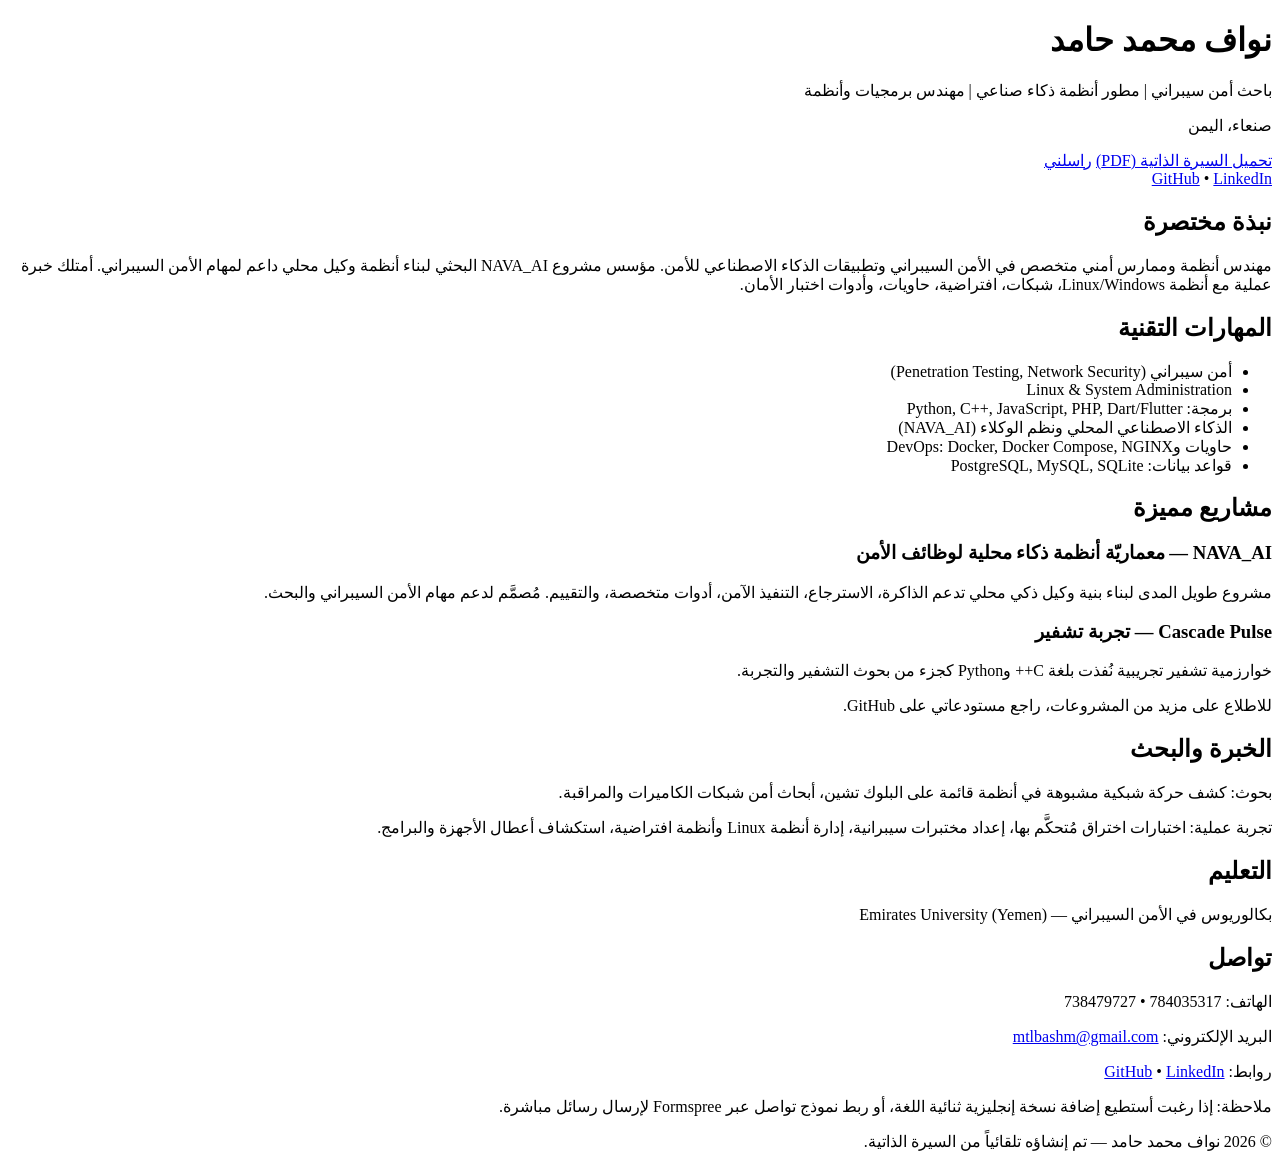
==== index.html @ 484c7507 "Add portfolio index.html (Arabic RTL portfolio)" ====
<!doctype html>
<html lang="ar" dir="rtl">
<head>
  <meta charset="utf-8">
  <meta name="viewport" content="width=device-width,initial-scale=1">
  <title>نواف محمد حامد — ملف تعريفي</title>
  <link rel="stylesheet" href="styles.css">
  <meta name="description" content="نواف محمد حامد — باحث أمن سيبراني، مطور أنظمة ذكية، مهندس برمجيات وأنظمة. ملف تعريفي للتوظيف.">
</head>
<body>
  <header class="hero">
    <div class="container">
      <img class="avatar" src="assets/profile.jpg" alt="صورة نواف" onerror="this.style.display='none'">
      <h1>نواف محمد حامد</h1>
      <p class="title">باحث أمن سيبراني | مطور أنظمة ذكاء صناعي | مهندس برمجيات وأنظمة</p>
      <p class="location">صنعاء، اليمن</p>
      <div class="actions">
        <a class="btn" href="resume.pdf">تحميل السيرة الذاتية (PDF)</a>
        <a class="btn outline" href="mailto:mtlbashm@gmail.com">راسلني</a>
      </div>
      <div class="social">
        <a href="https://github.com/Nawaf-Nava" target="_blank">GitHub</a> •
        <a href="https://www.linkedin.com" target="_blank">LinkedIn</a>
      </div>
    </div>
  </header>

  <main class="container">
    <section id="profile" class="card">
      <h2>نبذة مختصرة</h2>
      <p>مهندس أنظمة وممارس أمني متخصص في الأمن السيبراني وتطبيقات الذكاء الاصطناعي للأمن. مؤسس مشروع NAVA_AI البحثي لبناء أنظمة وكيل محلي داعم لمهام الأمن السيبراني. أمتلك خبرة عملية مع أنظمة Linux/Windows، شبكات، افتراضية، حاويات، وأدوات اختبار الأمان.</p>
    </section>

    <section id="skills" class="card">
      <h2>المهارات التقنية</h2>
      <ul class="skills-list">
        <li>أمن سيبراني (Penetration Testing, Network Security)</li>
        <li>Linux & System Administration</li>
        <li>برمجة: Python, C++, JavaScript, PHP, Dart/Flutter</li>
        <li>الذكاء الاصطناعي المحلي ونظم الوكلاء (NAVA_AI)</li>
        <li>حاويات وDevOps: Docker, Docker Compose, NGINX</li>
        <li>قواعد بيانات: PostgreSQL, MySQL, SQLite</li>
      </ul>
    </section>

    <section id="projects" class="card">
      <h2>مشاريع مميزة</h2>
      <article>
        <h3>NAVA_AI — معماريّة أنظمة ذكاء محلية لوظائف الأمن</h3>
        <p>مشروع طويل المدى لبناء بنية وكيل ذكي محلي تدعم الذاكرة، الاسترجاع، التنفيذ الآمن، أدوات متخصصة، والتقييم. مُصمَّم لدعم مهام الأمن السيبراني والبحث.</p>
      </article>
      <article>
        <h3>Cascade Pulse — تجربة تشفير</h3>
        <p>خوارزمية تشفير تجريبية نُفذت بلغة C++ وPython كجزء من بحوث التشفير والتجربة.</p>
      </article>
      <p>للاطلاع على مزيد من المشروعات، راجع مستودعاتي على GitHub.</p>
    </section>

    <section id="experience" class="card">
      <h2>الخبرة والبحث</h2>
      <p>بحوث: كشف حركة شبكية مشبوهة في أنظمة قائمة على البلوك تشين، أبحاث أمن شبكات الكاميرات والمراقبة.</p>
      <p>تجربة عملية: اختبارات اختراق مُتحكَّم بها، إعداد مختبرات سيبرانية، إدارة أنظمة Linux وأنظمة افتراضية، استكشاف أعطال الأجهزة والبرامج.</p>
    </section>

    <section id="education" class="card">
      <h2>التعليم</h2>
      <p>بكالوريوس في الأمن السيبراني — Emirates University (Yemen)</p>
    </section>

    <section id="contact" class="card">
      <h2>تواصل</h2>
      <p>الهاتف: 784035317 • 738479727</p>
      <p>البريد الإلكتروني: <a href="mailto:mtlbashm@gmail.com">mtlbashm@gmail.com</a></p>
      <p>روابط: <a href="https://github.com/Nawaf-Nava" target="_blank">GitHub</a> • <a href="https://www.linkedin.com" target="_blank">LinkedIn</a></p>
      <p class="note">ملاحظة: إذا رغبت أستطيع إضافة نسخة إنجليزية ثنائية اللغة، أو ربط نموذج تواصل عبر Formspree لإرسال رسائل مباشرة.</p>
    </section>
  </main>

  <footer class="footer">
    <div class="container">© 2026 نواف محمد حامد — تم إنشاؤه تلقائياً من السيرة الذاتية.</div>
  </footer>

</body>
</html>
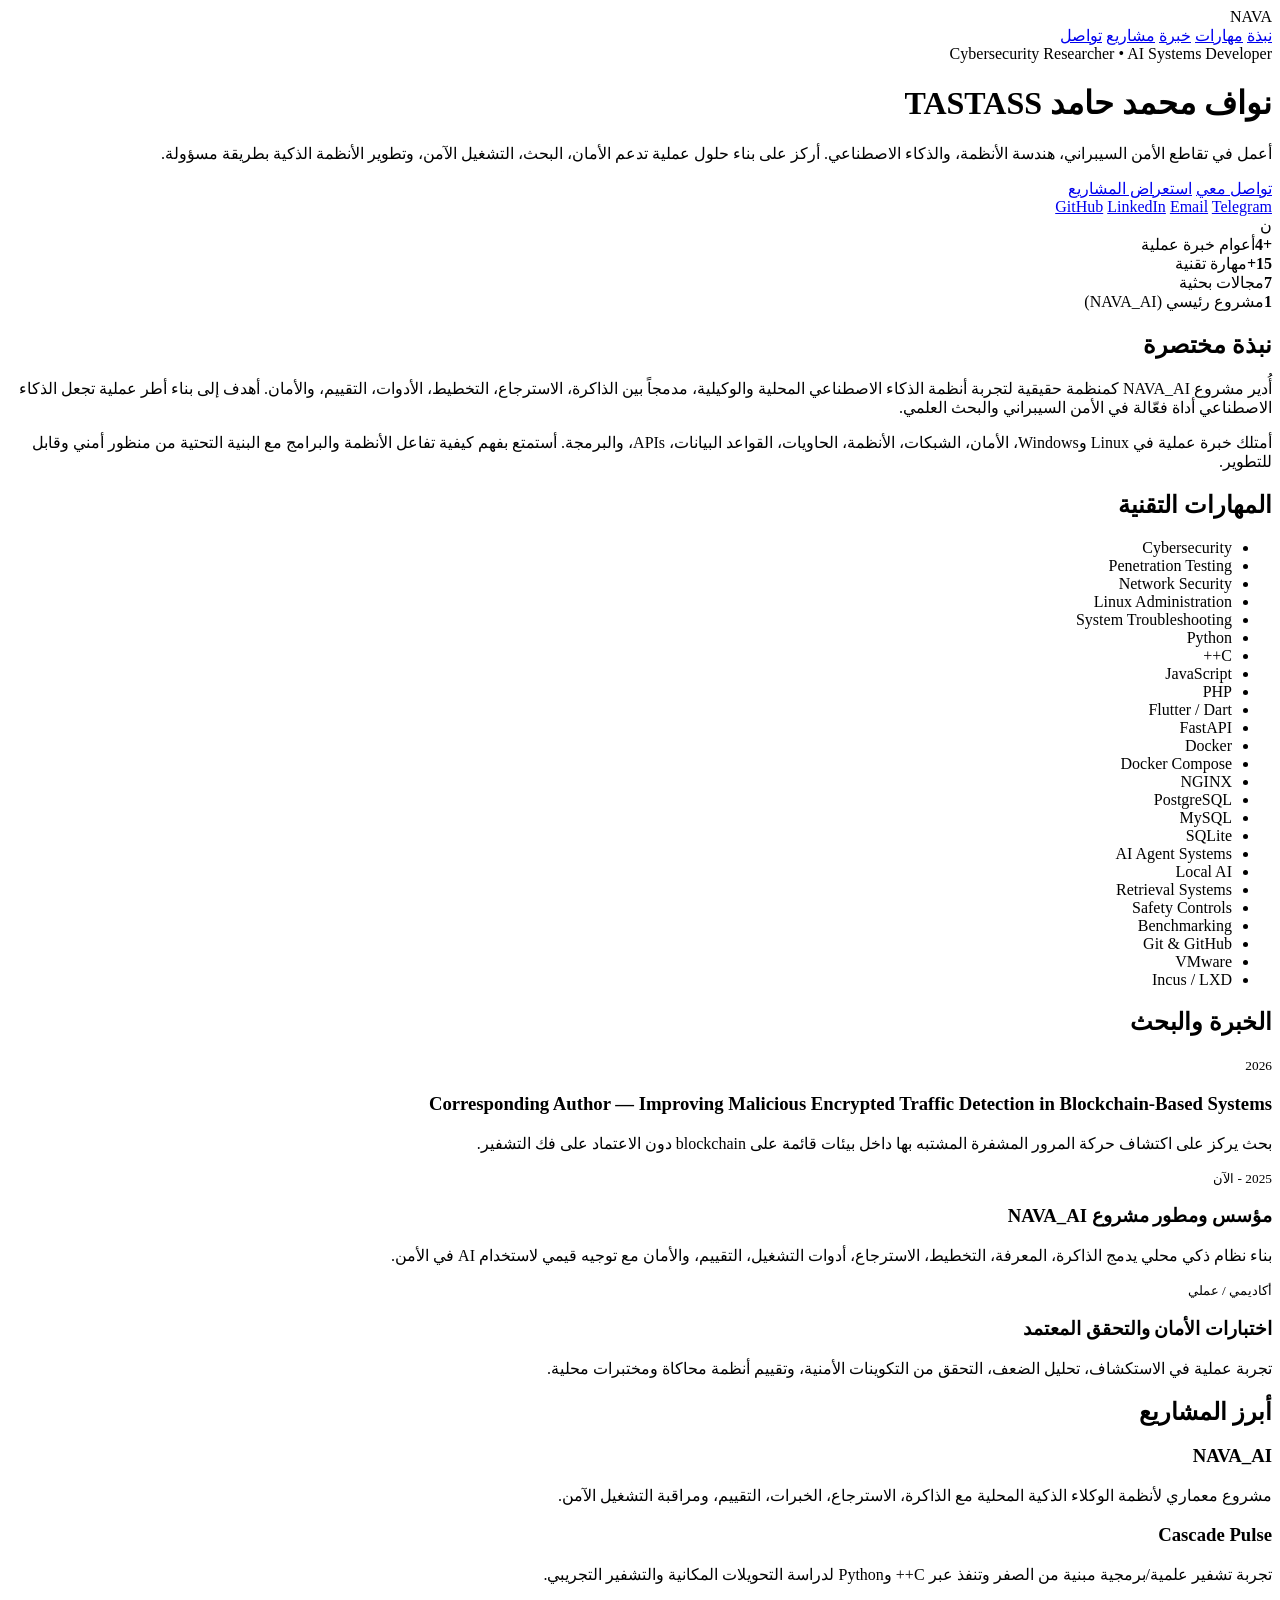
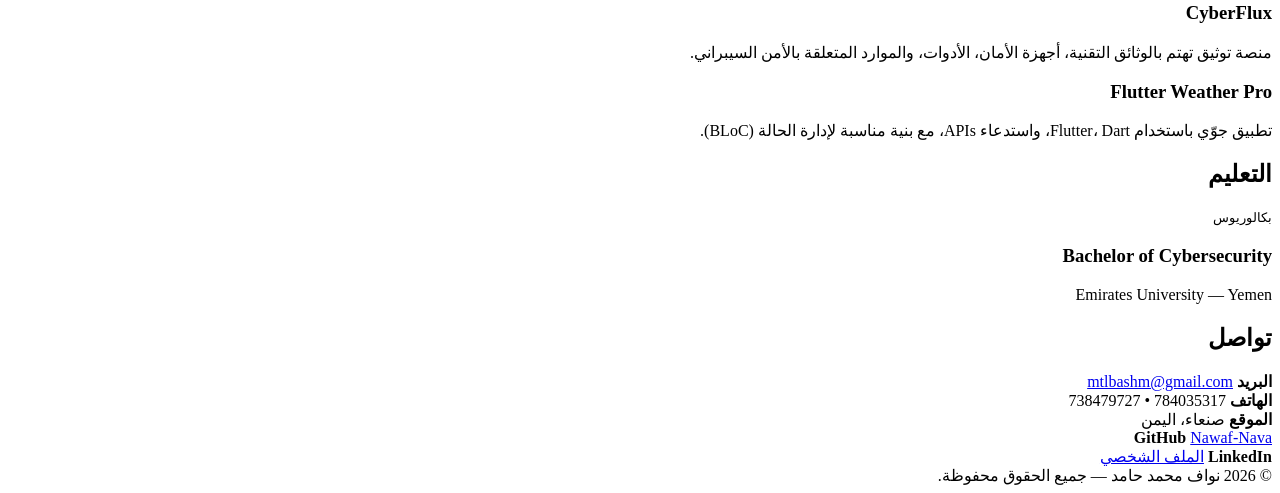
==== commit a190dcc5: "Create Arabic personal portfolio page" ====
--- a/index.html
+++ b/index.html
@@ -2,83 +2,198 @@
 <html lang="ar" dir="rtl">
 <head>
   <meta charset="utf-8">
-  <meta name="viewport" content="width=device-width,initial-scale=1">
-  <title>نواف محمد حامد — ملف تعريفي</title>
+  <meta name="viewport" content="width=device-width, initial-scale=1">
+  <title>نواف محمد حامد | Portfolio</title>
+  <meta name="description" content="ملف شخصي احترافي لنواف محمد حامد – باحث أمن سيبراني، مطور أنظمة ذكاء اصطناعي، ومهندس برمجيات وأنظمة.">
   <link rel="stylesheet" href="styles.css">
-  <meta name="description" content="نواف محمد حامد — باحث أمن سيبراني، مطور أنظمة ذكية، مهندس برمجيات وأنظمة. ملف تعريفي للتوظيف.">
 </head>
 <body>
+  <header class="navbar">
+    <div class="container">
+      <div class="brand">NAVA</div>
+      <nav class="menu" aria-label="القائمة الرئيسية">
+        <a href="#about">نبذة</a>
+        <a href="#skills">مهارات</a>
+        <a href="#experience">خبرة</a>
+        <a href="#projects">مشاريع</a>
+        <a href="#contact">تواصل</a>
+      </nav>
+    </div>
+  </header>
+
   <header class="hero">
-    <div class="container">
-      <img class="avatar" src="assets/profile.jpg" alt="صورة نواف" onerror="this.style.display='none'">
-      <h1>نواف محمد حامد</h1>
-      <p class="title">باحث أمن سيبراني | مطور أنظمة ذكاء صناعي | مهندس برمجيات وأنظمة</p>
-      <p class="location">صنعاء، اليمن</p>
-      <div class="actions">
-        <a class="btn" href="resume.pdf">تحميل السيرة الذاتية (PDF)</a>
-        <a class="btn outline" href="mailto:mtlbashm@gmail.com">راسلني</a>
+    <div class="container hero-inner">
+      <div>
+        <span class="badge">Cybersecurity Researcher • AI Systems Developer</span>
+        <h1>نواف محمد حامد <span class="title-highlight">TASTASS</span></h1>
+        <p class="lead">
+          أعمل في تقاطع الأمن السيبراني، هندسة الأنظمة، والذكاء الاصطناعي. أركز على بناء حلول عملية تدعم الأمان، البحث، التشغيل الآمن، وتطوير الأنظمة الذكية بطريقة مسؤولة.
+        </p>
+        <div class="actions">
+          <a class="btn primary" href="#contact">تواصل معي</a>
+          <a class="btn secondary" href="#projects">استعراض المشاريع</a>
+        </div>
+        <div class="social-row">
+          <a href="https://github.com/Nawaf-Nava" target="_blank" rel="noreferrer">GitHub</a>
+          <a href="https://www.linkedin.com" target="_blank" rel="noreferrer">LinkedIn</a>
+          <a href="mailto:mtlbashm@gmail.com">Email</a>
+          <a href="https://t.me" target="_blank" rel="noreferrer">Telegram</a>
+        </div>
       </div>
-      <div class="social">
-        <a href="https://github.com/Nawaf-Nava" target="_blank">GitHub</a> •
-        <a href="https://www.linkedin.com" target="_blank">LinkedIn</a>
+
+      <div class="profile-card">
+        <div class="avatar">ن</div>
+        <div class="stat-grid">
+          <div class="stat"><strong>+4</strong>أعوام خبرة عملية</div>
+          <div class="stat"><strong>15+</strong>مهارة تقنية</div>
+          <div class="stat"><strong>7</strong>مجالات بحثية</div>
+          <div class="stat"><strong>1</strong>مشروع رئيسي (NAVA_AI)</div>
+        </div>
       </div>
     </div>
   </header>
 
   <main class="container">
-    <section id="profile" class="card">
-      <h2>نبذة مختصرة</h2>
-      <p>مهندس أنظمة وممارس أمني متخصص في الأمن السيبراني وتطبيقات الذكاء الاصطناعي للأمن. مؤسس مشروع NAVA_AI البحثي لبناء أنظمة وكيل محلي داعم لمهام الأمن السيبراني. أمتلك خبرة عملية مع أنظمة Linux/Windows، شبكات، افتراضية، حاويات، وأدوات اختبار الأمان.</p>
+    <section id="about">
+      <div class="section-head">
+        <h2>نبذة مختصرة</h2>
+      </div>
+      <div class="card">
+        <div class="grid-2">
+          <div>
+            <p class="text-lite">
+              أُدير مشروع NAVA_AI كمنظمة حقيقية لتجربة أنظمة الذكاء الاصطناعي المحلية والوكيلية، مدمجاً بين الذاكرة، الاسترجاع، التخطيط، الأدوات، التقييم، والأمان. أهدف إلى بناء أطر عملية تجعل الذكاء الاصطناعي أداة فعّالة في الأمن السيبراني والبحث العلمي.
+            </p>
+          </div>
+          <div>
+            <p class="text-lite">
+              أمتلك خبرة عملية في Linux وWindows، الأمان، الشبكات، الأنظمة، الحاويات، القواعد البيانات، APIs، والبرمجة. أستمتع بفهم كيفية تفاعل الأنظمة والبرامج مع البنية التحتية من منظور أمني وقابل للتطوير.
+            </p>
+          </div>
+        </div>
+      </div>
     </section>
 
-    <section id="skills" class="card">
-      <h2>المهارات التقنية</h2>
-      <ul class="skills-list">
-        <li>أمن سيبراني (Penetration Testing, Network Security)</li>
-        <li>Linux & System Administration</li>
-        <li>برمجة: Python, C++, JavaScript, PHP, Dart/Flutter</li>
-        <li>الذكاء الاصطناعي المحلي ونظم الوكلاء (NAVA_AI)</li>
-        <li>حاويات وDevOps: Docker, Docker Compose, NGINX</li>
-        <li>قواعد بيانات: PostgreSQL, MySQL, SQLite</li>
-      </ul>
+    <section id="skills">
+      <div class="section-head">
+        <h2>المهارات التقنية</h2>
+      </div>
+      <div class="card">
+        <ul class="skill-list clean">
+          <li>Cybersecurity</li>
+          <li>Penetration Testing</li>
+          <li>Network Security</li>
+          <li>Linux Administration</li>
+          <li>System Troubleshooting</li>
+          <li>Python</li>
+          <li>C++</li>
+          <li>JavaScript</li>
+          <li>PHP</li>
+          <li>Flutter / Dart</li>
+          <li>FastAPI</li>
+          <li>Docker</li>
+          <li>Docker Compose</li>
+          <li>NGINX</li>
+          <li>PostgreSQL</li>
+          <li>MySQL</li>
+          <li>SQLite</li>
+          <li>AI Agent Systems</li>
+          <li>Local AI</li>
+          <li>Retrieval Systems</li>
+          <li>Safety Controls</li>
+          <li>Benchmarking</li>
+          <li>Git & GitHub</li>
+          <li>VMware</li>
+          <li>Incus / LXD</li>
+        </ul>
+      </div>
     </section>
 
-    <section id="projects" class="card">
-      <h2>مشاريع مميزة</h2>
-      <article>
-        <h3>NAVA_AI — معماريّة أنظمة ذكاء محلية لوظائف الأمن</h3>
-        <p>مشروع طويل المدى لبناء بنية وكيل ذكي محلي تدعم الذاكرة، الاسترجاع، التنفيذ الآمن، أدوات متخصصة، والتقييم. مُصمَّم لدعم مهام الأمن السيبراني والبحث.</p>
-      </article>
-      <article>
-        <h3>Cascade Pulse — تجربة تشفير</h3>
-        <p>خوارزمية تشفير تجريبية نُفذت بلغة C++ وPython كجزء من بحوث التشفير والتجربة.</p>
-      </article>
-      <p>للاطلاع على مزيد من المشروعات، راجع مستودعاتي على GitHub.</p>
+    <section id="experience">
+      <div class="section-head">
+        <h2>الخبرة والبحث</h2>
+      </div>
+      <div class="card">
+        <div class="timeline">
+          <div class="item">
+            <small>2026</small>
+            <h3>Corresponding Author — Improving Malicious Encrypted Traffic Detection in Blockchain-Based Systems</h3>
+            <p>بحث يركز على اكتشاف حركة المرور المشفرة المشتبه بها داخل بيئات قائمة على blockchain دون الاعتماد على فك التشفير.</p>
+          </div>
+
+          <div class="item">
+            <small>2025 - الآن</small>
+            <h3>مؤسس ومطور مشروع NAVA_AI</h3>
+            <p>بناء نظام ذكي محلي يدمج الذاكرة، المعرفة، التخطيط، الاسترجاع، أدوات التشغيل، التقييم، والأمان مع توجيه قيمي لاستخدام AI في الأمن.</p>
+          </div>
+
+          <div class="item">
+            <small>أكاديمي / عملي</small>
+            <h3>اختبارات الأمان والتحقق المعتمد</h3>
+            <p>تجربة عملية في الاستكشاف، تحليل الضعف، التحقق من التكوينات الأمنية، وتقييم أنظمة محاكاة ومختبرات محلية.</p>
+          </div>
+        </div>
+      </div>
     </section>
 
-    <section id="experience" class="card">
-      <h2>الخبرة والبحث</h2>
-      <p>بحوث: كشف حركة شبكية مشبوهة في أنظمة قائمة على البلوك تشين، أبحاث أمن شبكات الكاميرات والمراقبة.</p>
-      <p>تجربة عملية: اختبارات اختراق مُتحكَّم بها، إعداد مختبرات سيبرانية، إدارة أنظمة Linux وأنظمة افتراضية، استكشاف أعطال الأجهزة والبرامج.</p>
+    <section id="projects">
+      <div class="section-head">
+        <h2>أبرز المشاريع</h2>
+      </div>
+      <div class="project-grid">
+        <article class="project">
+          <h3>NAVA_AI</h3>
+          <p>مشروع معماري لأنظمة الوكلاء الذكية المحلية مع الذاكرة، الاسترجاع، الخبرات، التقييم، ومراقبة التشغيل الآمن.</p>
+        </article>
+
+        <article class="project">
+          <h3>Cascade Pulse</h3>
+          <p>تجربة تشفير علمية/برمجية مبنية من الصفر وتنفذ عبر C++ وPython لدراسة التحويلات المكانية والتشفير التجريبي.</p>
+        </article>
+
+        <article class="project">
+          <h3>CyberFlux</h3>
+          <p>منصة توثيق تهتم بالوثائق التقنية، أجهزة الأمان، الأدوات، والموارد المتعلقة بالأمن السيبراني.</p>
+        </article>
+
+        <article class="project">
+          <h3>Flutter Weather Pro</h3>
+          <p>تطبيق جوّي باستخدام Flutter، Dart، واستدعاء APIs، مع بنية مناسبة لإدارة الحالة (BLoC).</p>
+        </article>
+      </div>
     </section>
 
-    <section id="education" class="card">
-      <h2>التعليم</h2>
-      <p>بكالوريوس في الأمن السيبراني — Emirates University (Yemen)</p>
+    <section id="education">
+      <div class="section-head">
+        <h2>التعليم</h2>
+      </div>
+      <div class="card">
+        <div class="item">
+          <small>بكالوريوس</small>
+          <h3>Bachelor of Cybersecurity</h3>
+          <p>Emirates University — Yemen</p>
+        </div>
+      </div>
     </section>
 
-    <section id="contact" class="card">
-      <h2>تواصل</h2>
-      <p>الهاتف: 784035317 • 738479727</p>
-      <p>البريد الإلكتروني: <a href="mailto:mtlbashm@gmail.com">mtlbashm@gmail.com</a></p>
-      <p>روابط: <a href="https://github.com/Nawaf-Nava" target="_blank">GitHub</a> • <a href="https://www.linkedin.com" target="_blank">LinkedIn</a></p>
-      <p class="note">ملاحظة: إذا رغبت أستطيع إضافة نسخة إنجليزية ثنائية اللغة، أو ربط نموذج تواصل عبر Formspree لإرسال رسائل مباشرة.</p>
+    <section id="contact">
+      <div class="section-head">
+        <h2>تواصل</h2>
+      </div>
+      <div class="card">
+        <div class="contact-list">
+          <div class="contact-item"><strong>البريد</strong> <a href="mailto:mtlbashm@gmail.com">mtlbashm@gmail.com</a></div>
+          <div class="contact-item"><strong>الهاتف</strong> 784035317 • 738479727</div>
+          <div class="contact-item"><strong>الموقع</strong> صنعاء، اليمن</div>
+          <div class="contact-item"><strong>GitHub</strong> <a href="https://github.com/Nawaf-Nava" target="_blank" rel="noreferrer">Nawaf-Nava</a></div>
+          <div class="contact-item"><strong>LinkedIn</strong> <a href="https://www.linkedin.com" target="_blank" rel="noreferrer">الملف الشخصي</a></div>
+        </div>
+      </div>
     </section>
   </main>
 
   <footer class="footer">
-    <div class="container">© 2026 نواف محمد حامد — تم إنشاؤه تلقائياً من السيرة الذاتية.</div>
+    © 2026 نواف محمد حامد — جميع الحقوق محفوظة.
   </footer>
-
 </body>
 </html>
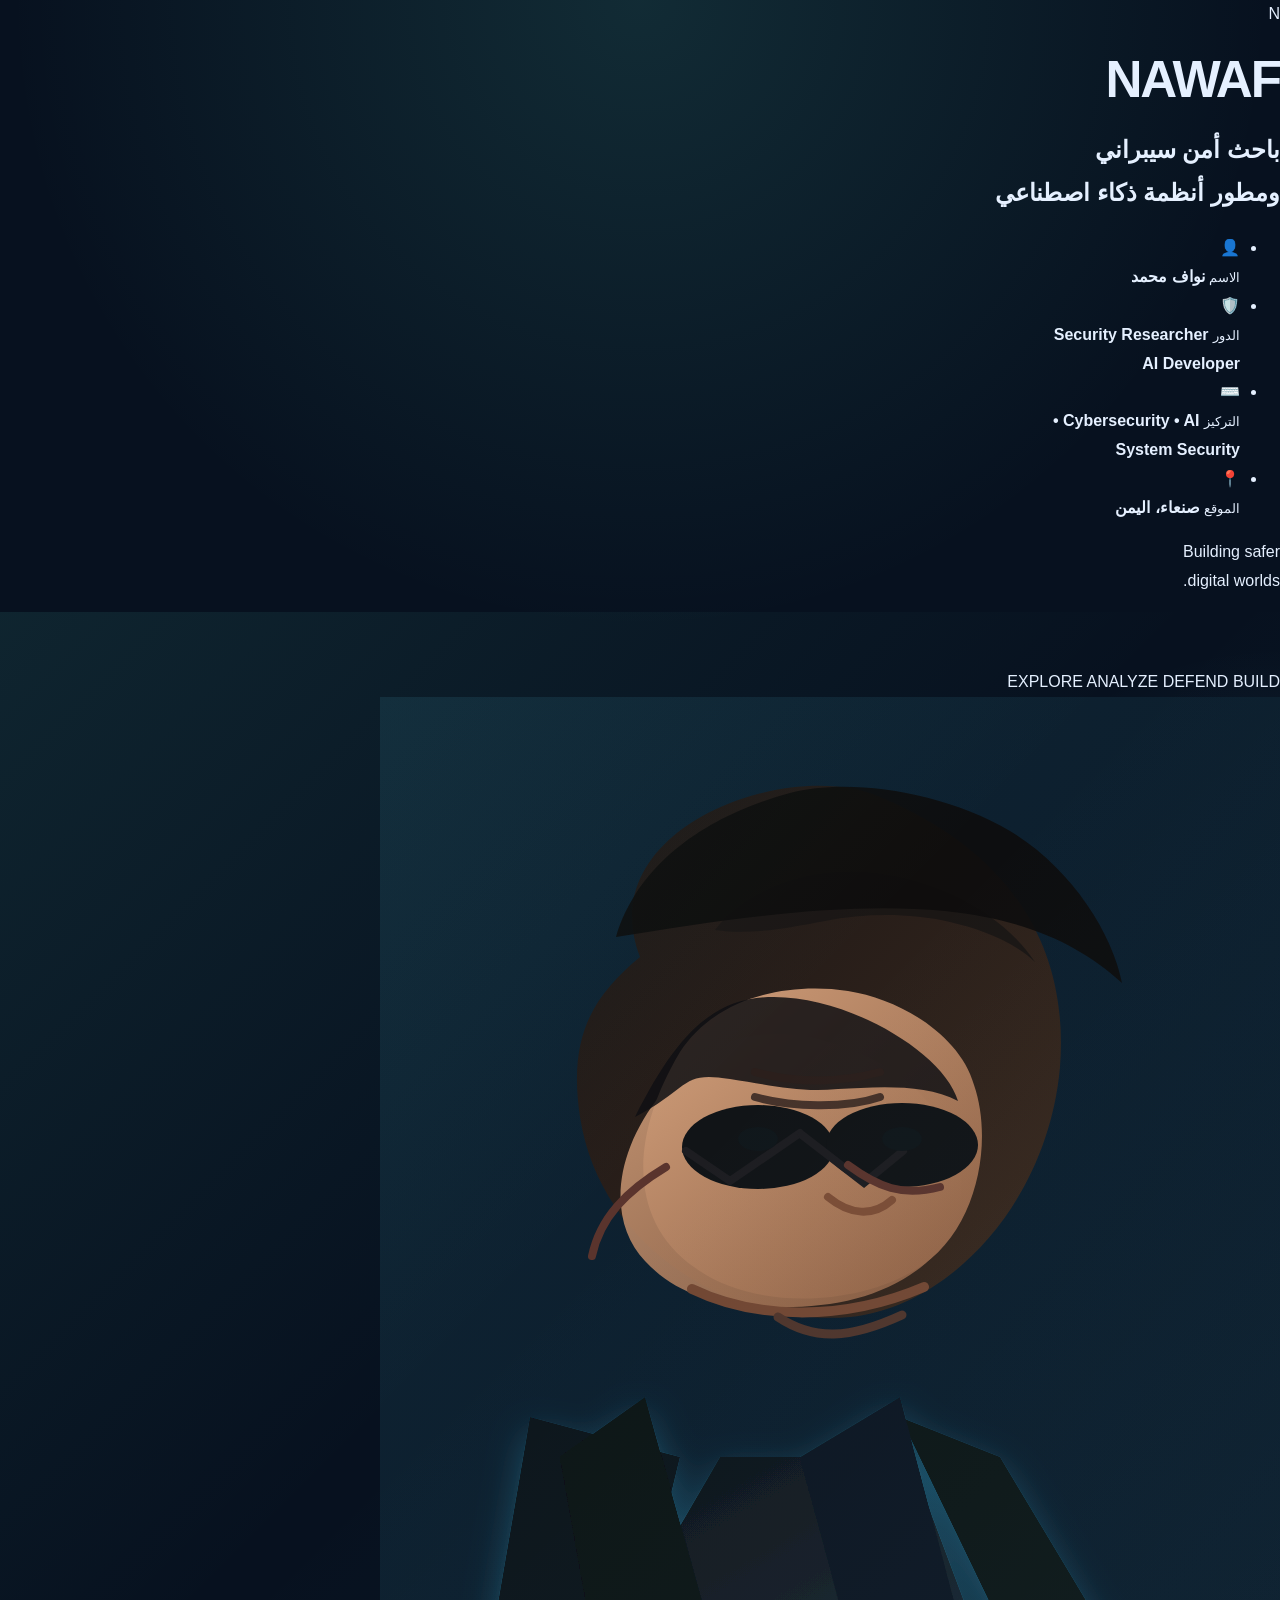
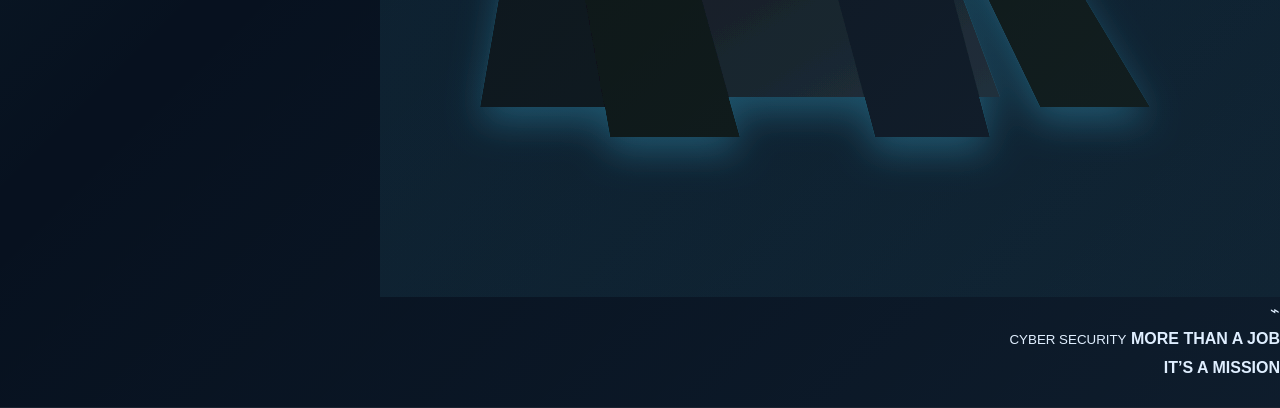
==== commit af752cc3: "Redesign homepage as futuristic cybersecurity portfolio based on provided reference" ====
--- a/index.html
+++ b/index.html
@@ -1,199 +1,84 @@
 <!doctype html>
 <html lang="ar" dir="rtl">
-<head>
-  <meta charset="utf-8">
-  <meta name="viewport" content="width=device-width, initial-scale=1">
-  <title>نواف محمد حامد | Portfolio</title>
-  <meta name="description" content="ملف شخصي احترافي لنواف محمد حامد – باحث أمن سيبراني، مطور أنظمة ذكاء اصطناعي، ومهندس برمجيات وأنظمة.">
-  <link rel="stylesheet" href="styles.css">
-</head>
-<body>
-  <header class="navbar">
-    <div class="container">
-      <div class="brand">NAVA</div>
-      <nav class="menu" aria-label="القائمة الرئيسية">
-        <a href="#about">نبذة</a>
-        <a href="#skills">مهارات</a>
-        <a href="#experience">خبرة</a>
-        <a href="#projects">مشاريع</a>
-        <a href="#contact">تواصل</a>
-      </nav>
-    </div>
-  </header>
+  <head>
+    <meta charset="UTF-8" />
+    <meta name="viewport" content="width=device-width, initial-scale=1.0" />
+    <title>NAWAF | Cybersecurity Researcher</title>
+    <meta
+      name="description"
+      content="NAWAF — Cybersecurity Researcher & AI Developer. Security research, AI systems, systems engineering."
+    />
+    <link rel="stylesheet" href="styles.css" />
+  </head>
+  <body>
+    <div class="page-shell">
+      <aside class="info-panel">
+        <div class="brand-mark">N</div>
+        <h1>NAWAF</h1>
+        <h2>
+          باحث أمن سيبراني<br />
+          ومطور أنظمة ذكاء اصطناعي
+        </h2>
 
-  <header class="hero">
-    <div class="container hero-inner">
-      <div>
-        <span class="badge">Cybersecurity Researcher • AI Systems Developer</span>
-        <h1>نواف محمد حامد <span class="title-highlight">TASTASS</span></h1>
-        <p class="lead">
-          أعمل في تقاطع الأمن السيبراني، هندسة الأنظمة، والذكاء الاصطناعي. أركز على بناء حلول عملية تدعم الأمان، البحث، التشغيل الآمن، وتطوير الأنظمة الذكية بطريقة مسؤولة.
+        <ul class="meta">
+          <li>
+            <span class="icon">👤</span>
+            <div>
+              <small>الاسم</small>
+              <strong>نواف محمد</strong>
+            </div>
+          </li>
+          <li>
+            <span class="icon">🛡️</span>
+            <div>
+              <small>الدور</small>
+              <strong>Security Researcher<br />AI Developer</strong>
+            </div>
+          </li>
+          <li>
+            <span class="icon">⌨️</span>
+            <div>
+              <small>التركيز</small>
+              <strong>Cybersecurity • AI •<br />System Security</strong>
+            </div>
+          </li>
+          <li>
+            <span class="icon">📍</span>
+            <div>
+              <small>الموقع</small>
+              <strong>صنعاء، اليمن</strong>
+            </div>
+          </li>
+        </ul>
+
+        <p class="tagline">
+          Building safer<br />
+          digital worlds.
         </p>
-        <div class="actions">
-          <a class="btn primary" href="#contact">تواصل معي</a>
-          <a class="btn secondary" href="#projects">استعراض المشاريع</a>
+      </aside>
+
+      <main class="hero" aria-label="عرض شخصي" role="img">
+        <div class="hero-glow"></div>
+
+        <div class="words" aria-label="استعراض المهام">
+          <span>EXPLORE</span>
+          <span>ANALYZE</span>
+          <span>DEFEND</span>
+          <span>BUILD</span>
         </div>
-        <div class="social-row">
-          <a href="https://github.com/Nawaf-Nava" target="_blank" rel="noreferrer">GitHub</a>
-          <a href="https://www.linkedin.com" target="_blank" rel="noreferrer">LinkedIn</a>
-          <a href="mailto:mtlbashm@gmail.com">Email</a>
-          <a href="https://t.me" target="_blank" rel="noreferrer">Telegram</a>
+
+        <div class="portrait-wrap">
+          <img src="assets/profile.svg" alt="صورة شخصية لنواف محمد" />
         </div>
-      </div>
 
-      <div class="profile-card">
-        <div class="avatar">ن</div>
-        <div class="stat-grid">
-          <div class="stat"><strong>+4</strong>أعوام خبرة عملية</div>
-          <div class="stat"><strong>15+</strong>مهارة تقنية</div>
-          <div class="stat"><strong>7</strong>مجالات بحثية</div>
-          <div class="stat"><strong>1</strong>مشروع رئيسي (NAVA_AI)</div>
-        </div>
-      </div>
-    </div>
-  </header>
-
-  <main class="container">
-    <section id="about">
-      <div class="section-head">
-        <h2>نبذة مختصرة</h2>
-      </div>
-      <div class="card">
-        <div class="grid-2">
+        <div class="bottom-badge">
+          <span class="badge-icon">⌁</span>
           <div>
-            <p class="text-lite">
-              أُدير مشروع NAVA_AI كمنظمة حقيقية لتجربة أنظمة الذكاء الاصطناعي المحلية والوكيلية، مدمجاً بين الذاكرة، الاسترجاع، التخطيط، الأدوات، التقييم، والأمان. أهدف إلى بناء أطر عملية تجعل الذكاء الاصطناعي أداة فعّالة في الأمن السيبراني والبحث العلمي.
-            </p>
-          </div>
-          <div>
-            <p class="text-lite">
-              أمتلك خبرة عملية في Linux وWindows، الأمان، الشبكات، الأنظمة، الحاويات، القواعد البيانات، APIs، والبرمجة. أستمتع بفهم كيفية تفاعل الأنظمة والبرامج مع البنية التحتية من منظور أمني وقابل للتطوير.
-            </p>
+            <small>CYBER SECURITY</small>
+            <strong>MORE THAN A JOB<br />IT’S A MISSION</strong>
           </div>
         </div>
-      </div>
-    </section>
-
-    <section id="skills">
-      <div class="section-head">
-        <h2>المهارات التقنية</h2>
-      </div>
-      <div class="card">
-        <ul class="skill-list clean">
-          <li>Cybersecurity</li>
-          <li>Penetration Testing</li>
-          <li>Network Security</li>
-          <li>Linux Administration</li>
-          <li>System Troubleshooting</li>
-          <li>Python</li>
-          <li>C++</li>
-          <li>JavaScript</li>
-          <li>PHP</li>
-          <li>Flutter / Dart</li>
-          <li>FastAPI</li>
-          <li>Docker</li>
-          <li>Docker Compose</li>
-          <li>NGINX</li>
-          <li>PostgreSQL</li>
-          <li>MySQL</li>
-          <li>SQLite</li>
-          <li>AI Agent Systems</li>
-          <li>Local AI</li>
-          <li>Retrieval Systems</li>
-          <li>Safety Controls</li>
-          <li>Benchmarking</li>
-          <li>Git & GitHub</li>
-          <li>VMware</li>
-          <li>Incus / LXD</li>
-        </ul>
-      </div>
-    </section>
-
-    <section id="experience">
-      <div class="section-head">
-        <h2>الخبرة والبحث</h2>
-      </div>
-      <div class="card">
-        <div class="timeline">
-          <div class="item">
-            <small>2026</small>
-            <h3>Corresponding Author — Improving Malicious Encrypted Traffic Detection in Blockchain-Based Systems</h3>
-            <p>بحث يركز على اكتشاف حركة المرور المشفرة المشتبه بها داخل بيئات قائمة على blockchain دون الاعتماد على فك التشفير.</p>
-          </div>
-
-          <div class="item">
-            <small>2025 - الآن</small>
-            <h3>مؤسس ومطور مشروع NAVA_AI</h3>
-            <p>بناء نظام ذكي محلي يدمج الذاكرة، المعرفة، التخطيط، الاسترجاع، أدوات التشغيل، التقييم، والأمان مع توجيه قيمي لاستخدام AI في الأمن.</p>
-          </div>
-
-          <div class="item">
-            <small>أكاديمي / عملي</small>
-            <h3>اختبارات الأمان والتحقق المعتمد</h3>
-            <p>تجربة عملية في الاستكشاف، تحليل الضعف، التحقق من التكوينات الأمنية، وتقييم أنظمة محاكاة ومختبرات محلية.</p>
-          </div>
-        </div>
-      </div>
-    </section>
-
-    <section id="projects">
-      <div class="section-head">
-        <h2>أبرز المشاريع</h2>
-      </div>
-      <div class="project-grid">
-        <article class="project">
-          <h3>NAVA_AI</h3>
-          <p>مشروع معماري لأنظمة الوكلاء الذكية المحلية مع الذاكرة، الاسترجاع، الخبرات، التقييم، ومراقبة التشغيل الآمن.</p>
-        </article>
-
-        <article class="project">
-          <h3>Cascade Pulse</h3>
-          <p>تجربة تشفير علمية/برمجية مبنية من الصفر وتنفذ عبر C++ وPython لدراسة التحويلات المكانية والتشفير التجريبي.</p>
-        </article>
-
-        <article class="project">
-          <h3>CyberFlux</h3>
-          <p>منصة توثيق تهتم بالوثائق التقنية، أجهزة الأمان، الأدوات، والموارد المتعلقة بالأمن السيبراني.</p>
-        </article>
-
-        <article class="project">
-          <h3>Flutter Weather Pro</h3>
-          <p>تطبيق جوّي باستخدام Flutter، Dart، واستدعاء APIs، مع بنية مناسبة لإدارة الحالة (BLoC).</p>
-        </article>
-      </div>
-    </section>
-
-    <section id="education">
-      <div class="section-head">
-        <h2>التعليم</h2>
-      </div>
-      <div class="card">
-        <div class="item">
-          <small>بكالوريوس</small>
-          <h3>Bachelor of Cybersecurity</h3>
-          <p>Emirates University — Yemen</p>
-        </div>
-      </div>
-    </section>
-
-    <section id="contact">
-      <div class="section-head">
-        <h2>تواصل</h2>
-      </div>
-      <div class="card">
-        <div class="contact-list">
-          <div class="contact-item"><strong>البريد</strong> <a href="mailto:mtlbashm@gmail.com">mtlbashm@gmail.com</a></div>
-          <div class="contact-item"><strong>الهاتف</strong> 784035317 • 738479727</div>
-          <div class="contact-item"><strong>الموقع</strong> صنعاء، اليمن</div>
-          <div class="contact-item"><strong>GitHub</strong> <a href="https://github.com/Nawaf-Nava" target="_blank" rel="noreferrer">Nawaf-Nava</a></div>
-          <div class="contact-item"><strong>LinkedIn</strong> <a href="https://www.linkedin.com" target="_blank" rel="noreferrer">الملف الشخصي</a></div>
-        </div>
-      </div>
-    </section>
-  </main>
-
-  <footer class="footer">
-    © 2026 نواف محمد حامد — جميع الحقوق محفوظة.
-  </footer>
-</body>
+      </main>
+    </div>
+  </body>
 </html>
--- a/styles.css
+++ b/styles.css
@@ -0,0 +1,394 @@
+* {
+  box-sizing: border-box;
+}
+
+:root {
+  --bg: #07111f;
+  --bg-soft: #0e1d31;
+  --panel: rgba(16, 26, 43, 0.88);
+  --panel-strong: rgba(12, 17, 28, 0.96);
+  --primary: #5eead4;
+  --primary-2: #7dd3fc;
+  --accent: #fbbf24;
+  --text: #e5f0ff;
+  --muted: #a8bbd8;
+  --line: rgba(255,255,255,0.08);
+  --shadow: 0 24px 60px rgba(6, 10, 18, 0.5);
+}
+
+html {
+  scroll-behavior: smooth;
+}
+
+body {
+  margin: 0;
+  font-family: "Segoe UI", Tahoma, Arial, sans-serif;
+  background:
+    radial-gradient(circle at top, rgba(94,234,212,0.12), transparent 30%),
+    radial-gradient(circle at right, rgba(125,211,252,0.12), transparent 22%),
+    var(--bg);
+  color: var(--text);
+  line-height: 1.8;
+}
+
+img {
+  max-width: 100%;
+  display: block;
+}
+
+a {
+  color: inherit;
+  text-decoration: none;
+}
+
+.container {
+  width: min(1180px, calc(100% - 32px));
+  margin: 0 auto;
+}
+
+.hero {
+  position: relative;
+  overflow: hidden;
+  padding: 56px 0 24px;
+  border-bottom: 1px solid var(--line);
+}
+
+.hero::before {
+  content: "";
+  position: absolute;
+  inset: 0;
+  background: linear-gradient(135deg, rgba(94,234,212,0.09), transparent 45%, rgba(125,211,252,0.06));
+  pointer-events: none;
+}
+
+.navbar {
+  position: sticky;
+  top: 0;
+  z-index: 10;
+  backdrop-filter: blur(14px);
+  background: rgba(7, 17, 31, 0.72);
+  border-bottom: 1px solid var(--line);
+}
+
+.navbar .container {
+  display: flex;
+  justify-content: space-between;
+  align-items: center;
+  min-height: 74px;
+}
+
+.brand {
+  font-weight: 800;
+  letter-spacing: 0.06em;
+}
+
+.menu {
+  display: flex;
+  gap: 20px;
+  font-size: 0.96rem;
+  color: var(--muted);
+}
+
+.menu a:hover {
+  color: var(--text);
+}
+
+.hero-inner {
+  display: grid;
+  grid-template-columns: 1.2fr 0.8fr;
+  gap: 30px;
+  align-items: center;
+  padding: 80px 0 32px;
+  position: relative;
+  z-index: 1;
+}
+
+.badge {
+  display: inline-flex;
+  align-items: center;
+  gap: 8px;
+  border: 1px solid rgba(94,234,212,0.4);
+  background: rgba(94,234,212,0.08);
+  color: var(--primary);
+  padding: 10px 16px;
+  border-radius: 999px;
+  font-size: 0.82rem;
+  font-weight: 700;
+}
+
+h1 {
+  font-size: clamp(2.4rem, 4vw, 4.6rem);
+  line-height: 1.12;
+  margin: 22px 0 18px;
+  letter-spacing: -0.04em;
+}
+
+.title-highlight {
+  background: linear-gradient(90deg, var(--primary), var(--primary-2));
+  -webkit-background-clip: text;
+  background-clip: text;
+  color: transparent;
+}
+
+.lead {
+  max-width: 700px;
+  font-size: 1.14rem;
+  color: var(--muted);
+  margin-bottom: 28px;
+}
+
+.actions {
+  display: flex;
+  flex-wrap: wrap;
+  gap: 14px;
+  margin-bottom: 22px;
+}
+
+.btn {
+  display: inline-flex;
+  align-items: center;
+  justify-content: center;
+  border-radius: 12px;
+  padding: 14px 22px;
+  font-weight: 700;
+  transition: transform 0.2s ease, border-color 0.2s ease;
+}
+
+.btn:hover { transform: translateY(-1px); }
+
+.btn.primary {
+  background: linear-gradient(135deg, var(--primary), var(--primary-2));
+  color: #03131d;
+}
+
+.btn.secondary {
+  border: 1px solid var(--line);
+  background: rgba(255,255,255,0.02);
+  color: var(--text);
+}
+
+.social-row {
+  display: flex;
+  flex-wrap: wrap;
+  gap: 16px;
+  color: var(--muted);
+  font-weight: 600;
+}
+
+.social-row a {
+  color: var(--muted);
+}
+
+.social-row a:hover { color: var(--text); }
+
+.profile-card {
+  background: linear-gradient(145deg, rgba(11,17,28,.92), rgba(21,34,52,.92));
+  border: 1px solid var(--line);
+  border-radius: 26px;
+  box-shadow: var(--shadow);
+  padding: 22px;
+}
+
+.avatar {
+  width: 170px;
+  height: 170px;
+  border-radius: 30px;
+  display: flex;
+  align-items: center;
+  justify-content: center;
+  margin: 0 auto 16px;
+  background: linear-gradient(135deg, var(--primary), var(--primary-2));
+  color: #04131f;
+  font-size: 4rem;
+  font-weight: 800;
+  box-shadow: 0 16px 40px rgba(94,234,212,0.28);
+}
+
+.stat-grid {
+  display: grid;
+  grid-template-columns: repeat(2, minmax(120px, 1fr));
+  gap: 14px;
+  margin-top: 22px;
+}
+
+.stat {
+  background: rgba(255,255,255,0.02);
+  border: 1px solid var(--line);
+  border-radius: 16px;
+  padding: 14px 16px;
+}
+
+.stat strong {
+  display: block;
+  font-size: 1.3rem;
+  color: var(--primary);
+}
+
+section {
+  padding: 36px 0;
+}
+
+.card {
+  background: var(--panel);
+  border: 1px solid var(--line);
+  border-radius: 22px;
+  box-shadow: var(--shadow);
+  padding: 28px 24px;
+  margin-bottom: 24px;
+}
+
+.section-head {
+  display: flex;
+  align-items: center;
+  justify-content: space-between;
+  margin-bottom: 18px;
+}
+
+.section-head h2 {
+  margin: 0;
+  font-size: 1.7rem;
+}
+
+.grid-2 {
+  display: grid;
+  grid-template-columns: 1fr 1fr;
+  gap: 22px;
+}
+
+.text-lite {
+  color: var(--muted);
+}
+
+ul.clean {
+  margin: 0;
+  padding: 0;
+  list-style: none;
+}
+
+.skill-list {
+  display: flex;
+  flex-wrap: wrap;
+  gap: 10px;
+}
+
+.skill-list li {
+  background: rgba(255,255,255,0.03);
+  border: 1px solid var(--line);
+  border-radius: 999px;
+  padding: 10px 14px;
+  color: var(--text);
+}
+
+.timeline {
+  display: grid;
+  gap: 18px;
+}
+
+.item {
+  border: 1px solid var(--line);
+  border-radius: 16px;
+  padding: 18px 18px;
+  background: rgba(255,255,255,0.018);
+}
+
+.item small {
+  display: inline-block;
+  border-radius: 999px;
+  background: rgba(251,191,36,0.12);
+  color: var(--accent);
+  padding: 4px 10px;
+  margin-bottom: 8px;
+  font-weight: 700;
+}
+
+.item h3 {
+  margin: 0 0 8px;
+  font-size: 1.08rem;
+}
+
+.item p {
+  margin: 0;
+  color: var(--muted);
+}
+
+.project-grid {
+  display: grid;
+  grid-template-columns: repeat(2, minmax(240px, 1fr));
+  gap: 18px;
+}
+
+.project {
+  background: rgba(255,255,255,0.02);
+  border: 1px solid var(--line);
+  border-radius: 18px;
+  padding: 20px;
+}
+
+.project h3 {
+  margin: 0 0 10px;
+  font-size: 1.12rem;
+}
+
+.project p {
+  margin: 0;
+  color: var(--muted);
+}
+
+.contact-list {
+  display: grid;
+  gap: 12px;
+}
+
+.contact-item {
+  display: flex;
+  align-items: center;
+  gap: 12px;
+  color: var(--muted);
+}
+
+.contact-item strong {
+  color: var(--text);
+  min-width: 110px;
+}
+
+.footer {
+  border-top: 1px solid var(--line);
+  padding: 26px 0 50px;
+  color: var(--muted);
+  text-align: center;
+}
+
+@media (max-width: 900px) {
+  .hero-inner,
+  .grid-2,
+  .project-grid {
+    grid-template-columns: 1fr;
+  }
+
+  .menu {
+    display: none;
+  }
+}
+
+@media (max-width: 560px) {
+  .hero {
+    padding-top: 32px;
+  }
+
+  .hero-inner {
+    padding-top: 50px;
+  }
+
+  .card {
+    padding: 20px 16px;
+  }
+
+  .btn {
+    width: 100%;
+  }
+
+  .actions {
+    display: grid;
+    grid-template-columns: 1fr;
+  }
+}
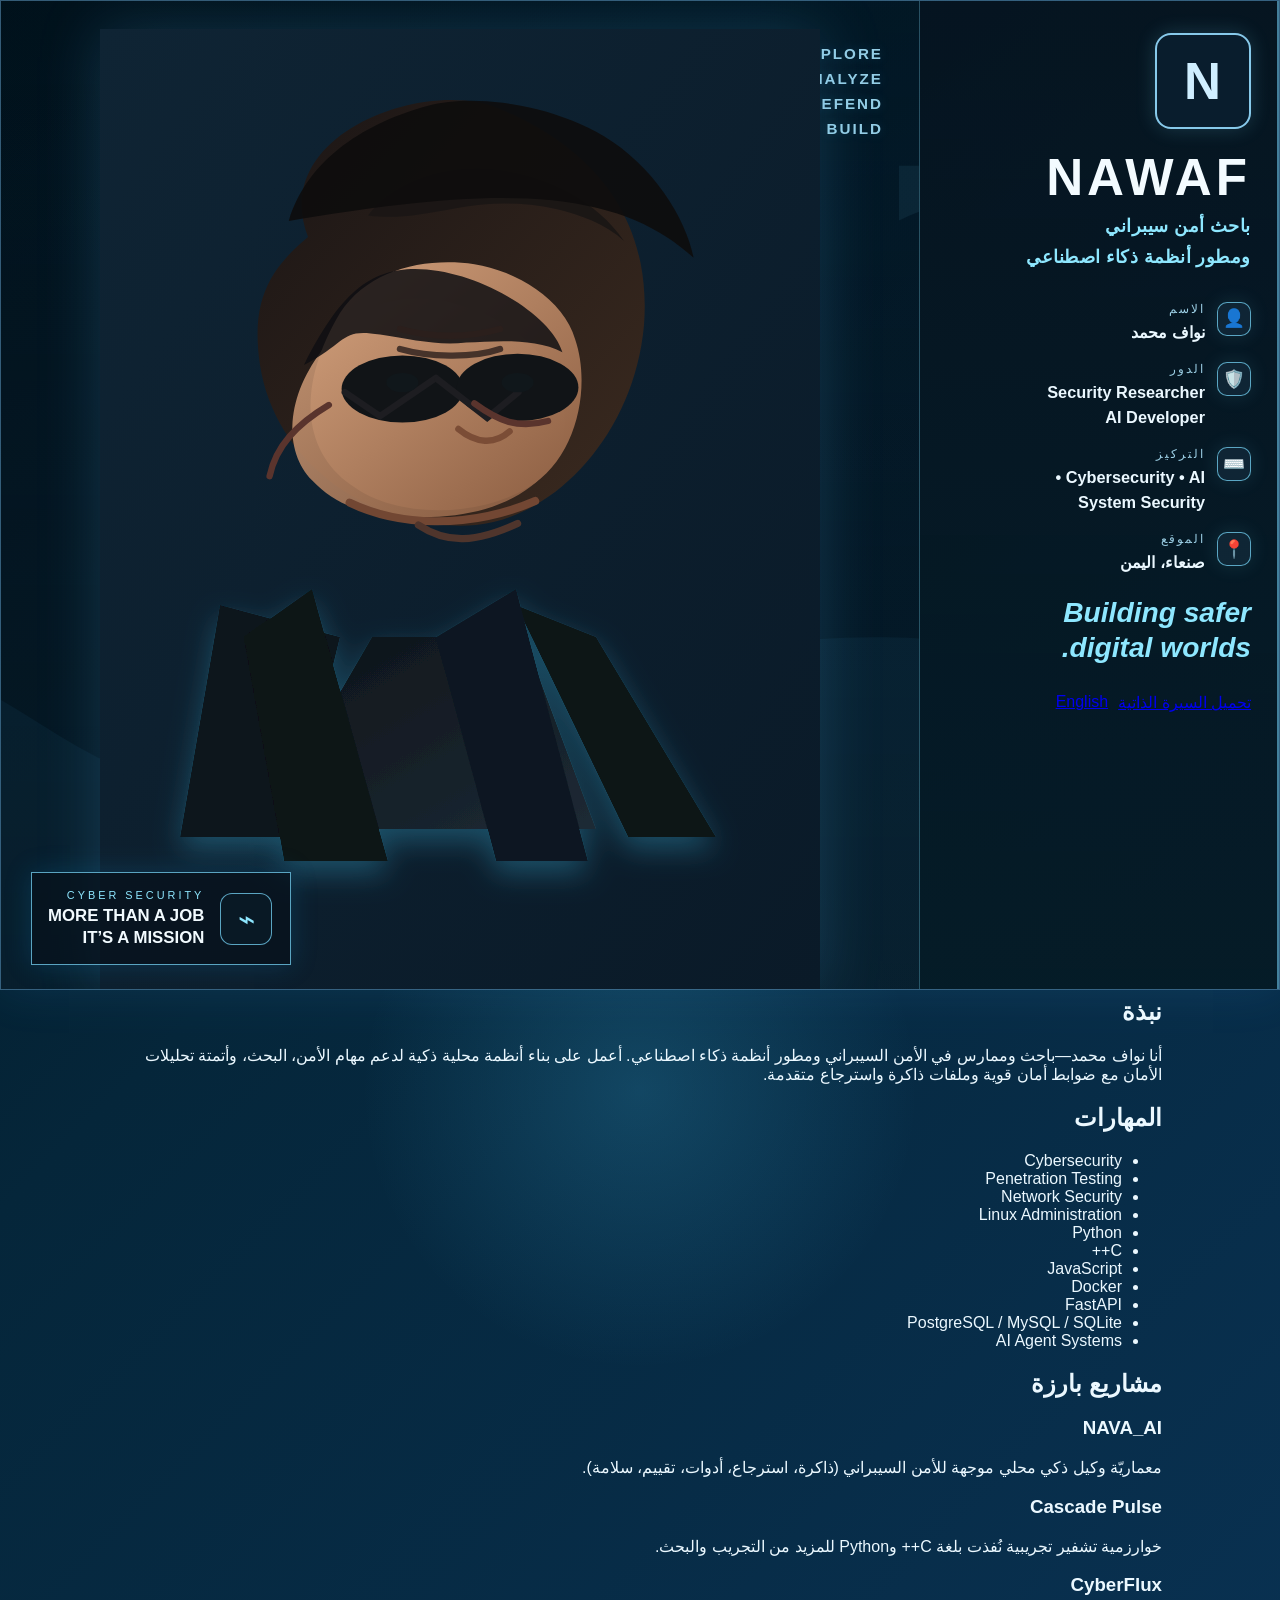
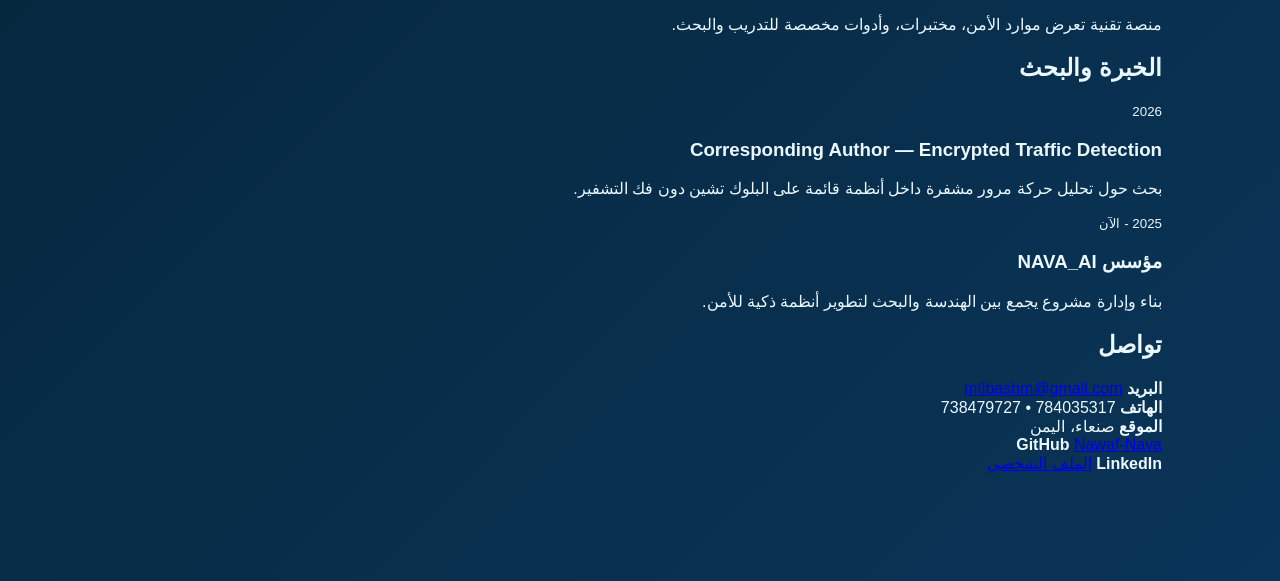
==== commit d0068a62: "Add full sections (About, Skills, Projects, Experience, Contact) and CV button to index.html" ====
--- a/index.html
+++ b/index.html
@@ -55,6 +55,11 @@
           Building safer<br />
           digital worlds.
         </p>
+
+        <div style="margin-top:18px;display:flex;gap:10px;flex-wrap:wrap;">
+          <a class="btn primary" href="resume.pdf" download>تحميل السيرة الذاتية</a>
+          <a class="btn secondary" href="index_en.html">English</a>
+        </div>
       </aside>
 
       <main class="hero" aria-label="عرض شخصي" role="img">
@@ -80,5 +85,59 @@
         </div>
       </main>
     </div>
+
+    <!-- Additional sections below the hero for content/navigation -->
+    <main class="container" style="padding:28px;max-width:1100px;margin: -40px auto 80px;">
+      <section id="about" class="card">
+        <h2>نبذة</h2>
+        <p class="text-lite">أنا نواف محمد—باحث وممارس في الأمن السيبراني ومطور أنظمة ذكاء اصطناعي. أعمل على بناء أنظمة محلية ذكية لدعم مهام الأمن، البحث، وأتمتة تحليلات الأمان مع ضوابط أمان قوية وملفات ذاكرة واسترجاع متقدمة.</p>
+      </section>
+
+      <section id="skills" class="card">
+        <h2>المهارات</h2>
+        <ul class="skill-list clean">
+          <li>Cybersecurity</li>
+          <li>Penetration Testing</li>
+          <li>Network Security</li>
+          <li>Linux Administration</li>
+          <li>Python</li>
+          <li>C++</li>
+          <li>JavaScript</li>
+          <li>Docker</li>
+          <li>FastAPI</li>
+          <li>PostgreSQL / MySQL / SQLite</li>
+          <li>AI Agent Systems</li>
+        </ul>
+      </section>
+
+      <section id="projects" class="card">
+        <h2>مشاريع بارزة</h2>
+        <div class="project-grid">
+          <article class="project"><h3>NAVA_AI</h3><p>معماريّة وكيل ذكي محلي موجهة للأمن السيبراني (ذاكرة، استرجاع، أدوات، تقييم، سلامة).</p></article>
+          <article class="project"><h3>Cascade Pulse</h3><p>خوارزمية تشفير تجريبية نُفذت بلغة C++ وPython للمزيد من التجريب والبحث.</p></article>
+          <article class="project"><h3>CyberFlux</h3><p>منصة تقنية تعرض موارد الأمن، مختبرات، وأدوات مخصصة للتدريب والبحث.</p></article>
+        </div>
+      </section>
+
+      <section id="experience" class="card">
+        <h2>الخبرة والبحث</h2>
+        <div class="timeline">
+          <div class="item"><small>2026</small><h3>Corresponding Author — Encrypted Traffic Detection</h3><p>بحث حول تحليل حركة مرور مشفرة داخل أنظمة قائمة على البلوك تشين دون فك التشفير.</p></div>
+          <div class="item"><small>2025 - الآن</small><h3>مؤسس NAVA_AI</h3><p>بناء وإدارة مشروع يجمع بين الهندسة والبحث لتطوير أنظمة ذكية للأمن.</p></div>
+        </div>
+      </section>
+
+      <section id="contact" class="card">
+        <h2>تواصل</h2>
+        <div class="contact-list">
+          <div class="contact-item"><strong>البريد</strong> <a href="mailto:mtlbashm@gmail.com">mtlbashm@gmail.com</a></div>
+          <div class="contact-item"><strong>الهاتف</strong> 784035317 • 738479727</div>
+          <div class="contact-item"><strong>الموقع</strong> صنعاء، اليمن</div>
+          <div class="contact-item"><strong>GitHub</strong> <a href="https://github.com/Nawaf-Nava" target="_blank" rel="noreferrer">Nawaf-Nava</a></div>
+          <div class="contact-item"><strong>LinkedIn</strong> <a href="https://www.linkedin.com" target="_blank" rel="noreferrer">الملف الشخصي</a></div>
+        </div>
+      </section>
+
+    </main>
   </body>
 </html>
--- a/styles.css
+++ b/styles.css
@@ -1,34 +1,35 @@
+:root {
+  --bg-0: #02141d;
+  --bg-1: #05263a;
+  --bg-2: #0a3458;
+  --panel: rgba(6, 20, 30, 0.82);
+  --panel-soft: rgba(12, 30, 38, 0.72);
+  --line: rgba(122, 224, 255, 0.72);
+  --line-soft: rgba(122, 224, 255, 0.3);
+  --text: #ebf8ff;
+  --muted: #9ccfe5;
+  --cyan: #8ee7ff;
+  --cyan-2: #6ecaf7;
+  --cyan-3: #4ad9f2;
+  --shadow: rgba(62, 176, 255, 0.24);
+}
+
 * {
   box-sizing: border-box;
 }
 
-:root {
-  --bg: #07111f;
-  --bg-soft: #0e1d31;
-  --panel: rgba(16, 26, 43, 0.88);
-  --panel-strong: rgba(12, 17, 28, 0.96);
-  --primary: #5eead4;
-  --primary-2: #7dd3fc;
-  --accent: #fbbf24;
-  --text: #e5f0ff;
-  --muted: #a8bbd8;
-  --line: rgba(255,255,255,0.08);
-  --shadow: 0 24px 60px rgba(6, 10, 18, 0.5);
-}
-
 html {
   scroll-behavior: smooth;
 }
 
 body {
   margin: 0;
-  font-family: "Segoe UI", Tahoma, Arial, sans-serif;
+  min-height: 100vh;
   background:
-    radial-gradient(circle at top, rgba(94,234,212,0.12), transparent 30%),
-    radial-gradient(circle at right, rgba(125,211,252,0.12), transparent 22%),
-    var(--bg);
+    radial-gradient(circle at center, rgba(73, 204, 255, 0.18), transparent 22%),
+    linear-gradient(135deg, var(--bg-0), var(--bg-1) 35%, var(--bg-2));
+  font-family: "Segoe UI", Tahoma, Geneva, Verdana, sans-serif;
   color: var(--text);
-  line-height: 1.8;
 }
 
 img {
@@ -36,359 +37,276 @@
   display: block;
 }
 
-a {
-  color: inherit;
-  text-decoration: none;
-}
-
-.container {
-  width: min(1180px, calc(100% - 32px));
-  margin: 0 auto;
+.page-shell {
+  display: grid;
+  grid-template-columns: minmax(290px, 360px) minmax(0, 1fr);
+  min-height: 100vh;
+  overflow: hidden;
+  background: rgba(2, 14, 25, 0.45);
+  border: 1px solid rgba(128, 203, 255, 0.4);
+  box-shadow: 0 0 45px rgba(69, 168, 255, 0.12);
+}
+
+.info-panel {
+  position: relative;
+  z-index: 2;
+  background: linear-gradient(180deg, rgba(6, 19, 30, 0.78), rgba(5, 27, 38, 0.88));
+  border-left: 1px solid var(--line-soft);
+  border-right: 2px solid rgba(120, 214, 255, 0.55);
+  padding: 32px 26px 24px 18px;
+}
+
+.brand-mark {
+  width: 96px;
+  height: 96px;
+  display: grid;
+  place-items: center;
+  border: 2px solid rgba(149, 220, 255, 0.9);
+  color: #cfeeff;
+  border-radius: 16px;
+  font-size: 3.2rem;
+  font-weight: 800;
+  letter-spacing: 1px;
+  background: rgba(11, 31, 47, 0.85);
+  box-shadow: 0 0 20px rgba(120, 224, 255, 0.18);
+}
+
+.info-panel h1 {
+  margin: 26px 0 10px;
+  font-size: clamp(2.8rem, 4vw, 5.5rem);
+  line-height: 0.9;
+  letter-spacing: 4px;
+  font-weight: 800;
+  color: #f3fbff;
+}
+
+.info-panel h2 {
+  margin: 0;
+  font-size: clamp(1rem, 1.4vw, 1.55rem);
+  line-height: 1.7;
+  letter-spacing: 0.5px;
+  color: var(--cyan);
+  font-weight: 700;
+}
+
+.meta {
+  margin: 30px 0 20px;
+  list-style: none;
+  padding: 0;
+  display: grid;
+  gap: 18px;
+}
+
+.meta li {
+  display: flex;
+  align-items: flex-start;
+  gap: 12px;
+  color: var(--text);
+}
+
+.meta .icon {
+  width: 34px;
+  height: 34px;
+  display: grid;
+  place-items: center;
+  border-radius: 10px;
+  border: 1px solid rgba(123, 221, 255, 0.7);
+  background: rgba(18, 42, 58, 0.8);
+  box-shadow: 0 0 20px rgba(122, 224, 255, 0.12);
+  font-size: 1.1rem;
+}
+
+.meta small {
+  display: block;
+  color: var(--muted);
+  font-size: 0.72rem;
+  letter-spacing: 2px;
+  margin-bottom: 4px;
+  text-transform: uppercase;
+}
+
+.meta strong {
+  display: block;
+  font-size: 1.02rem;
+  line-height: 1.5;
+  font-weight: 700;
+}
+
+.tagline {
+  margin-top: 20px;
+  color: var(--cyan);
+  font-size: clamp(1.5rem, 2.2vw, 2.5rem);
+  line-height: 1.25;
+  font-style: italic;
+  font-weight: 600;
+  max-width: 250px;
 }
 
 .hero {
   position: relative;
+  min-height: 100vh;
   overflow: hidden;
-  padding: 56px 0 24px;
-  border-bottom: 1px solid var(--line);
+  display: flex;
+  align-items: stretch;
+  justify-content: center;
+  background:
+    linear-gradient(180deg, rgba(1, 18, 28, 0.12), rgba(6, 25, 38, 0.56)),
+    radial-gradient(circle at center, rgba(58, 175, 255, 0.18), transparent 26%);
 }
 
 .hero::before {
   content: "";
   position: absolute;
   inset: 0;
-  background: linear-gradient(135deg, rgba(94,234,212,0.09), transparent 45%, rgba(125,211,252,0.06));
-  pointer-events: none;
-}
-
-.navbar {
-  position: sticky;
-  top: 0;
-  z-index: 10;
-  backdrop-filter: blur(14px);
-  background: rgba(7, 17, 31, 0.72);
-  border-bottom: 1px solid var(--line);
-}
-
-.navbar .container {
+  background:
+    linear-gradient(180deg, rgba(4, 23, 35, 0.08), rgba(7, 21, 30, 0.38)),
+    url('data:image/svg+xml;utf8,<svg xmlns="http://www.w3.org/2000/svg" width="1600" height="900" viewBox="0 0 1600 900"><path d="M0 650C180 530 260 560 420 660C575 760 715 760 860 670C1010 575 1180 535 1600 650V900H0Z" fill="rgba(70,190,255,0.08)"/><path d="M1200 200C1300 150 1390 210 1460 260C1520 300 1550 390 1600 440V150H1200Z" fill="rgba(108,205,255,0.09)"/></svg>') center/cover no-repeat;
+  opacity: 0.9;
+}
+
+.hero-glow {
+  position: absolute;
+  inset: 0;
+  background: radial-gradient(circle at 52% 58%, rgba(116, 228, 255, 0.18), transparent 18%);
+}
+
+.words {
+  position: absolute;
+  top: 44px;
+  right: 36px;
+  display: grid;
+  gap: 8px;
+  z-index: 3;
+  text-align: right;
+  font-weight: 700;
+  letter-spacing: 2px;
+  color: rgba(169, 230, 255, 0.88);
+  font-size: 0.95rem;
+}
+
+.words span {
+  display: block;
+  text-shadow: 0 0 12px rgba(95, 210, 255, 0.18);
+}
+
+.portrait-wrap {
+  position: relative;
+  z-index: 3;
+  width: min(72vw, 760px);
   display: flex;
-  justify-content: space-between;
-  align-items: center;
-  min-height: 74px;
-}
-
-.brand {
-  font-weight: 800;
-  letter-spacing: 0.06em;
-}
-
-.menu {
-  display: flex;
-  gap: 20px;
-  font-size: 0.96rem;
-  color: var(--muted);
-}
-
-.menu a:hover {
-  color: var(--text);
-}
-
-.hero-inner {
-  display: grid;
-  grid-template-columns: 1.2fr 0.8fr;
-  gap: 30px;
-  align-items: center;
-  padding: 80px 0 32px;
-  position: relative;
-  z-index: 1;
-}
-
-.badge {
-  display: inline-flex;
-  align-items: center;
-  gap: 8px;
-  border: 1px solid rgba(94,234,212,0.4);
-  background: rgba(94,234,212,0.08);
-  color: var(--primary);
-  padding: 10px 16px;
-  border-radius: 999px;
-  font-size: 0.82rem;
-  font-weight: 700;
-}
-
-h1 {
-  font-size: clamp(2.4rem, 4vw, 4.6rem);
-  line-height: 1.12;
-  margin: 22px 0 18px;
-  letter-spacing: -0.04em;
-}
-
-.title-highlight {
-  background: linear-gradient(90deg, var(--primary), var(--primary-2));
-  -webkit-background-clip: text;
-  background-clip: text;
-  color: transparent;
-}
-
-.lead {
-  max-width: 700px;
-  font-size: 1.14rem;
-  color: var(--muted);
-  margin-bottom: 28px;
-}
-
-.actions {
-  display: flex;
-  flex-wrap: wrap;
-  gap: 14px;
-  margin-bottom: 22px;
-}
-
-.btn {
-  display: inline-flex;
-  align-items: center;
+  align-items: flex-end;
   justify-content: center;
-  border-radius: 12px;
-  padding: 14px 22px;
-  font-weight: 700;
-  transition: transform 0.2s ease, border-color 0.2s ease;
-}
-
-.btn:hover { transform: translateY(-1px); }
-
-.btn.primary {
-  background: linear-gradient(135deg, var(--primary), var(--primary-2));
-  color: #03131d;
-}
-
-.btn.secondary {
-  border: 1px solid var(--line);
-  background: rgba(255,255,255,0.02);
-  color: var(--text);
-}
-
-.social-row {
-  display: flex;
-  flex-wrap: wrap;
-  gap: 16px;
-  color: var(--muted);
-  font-weight: 600;
-}
-
-.social-row a {
-  color: var(--muted);
-}
-
-.social-row a:hover { color: var(--text); }
-
-.profile-card {
-  background: linear-gradient(145deg, rgba(11,17,28,.92), rgba(21,34,52,.92));
-  border: 1px solid var(--line);
-  border-radius: 26px;
-  box-shadow: var(--shadow);
-  padding: 22px;
-}
-
-.avatar {
-  width: 170px;
-  height: 170px;
-  border-radius: 30px;
+  padding-top: 28px;
+}
+
+.portrait-wrap img {
+  width: 100%;
+  max-width: 720px;
+  filter: drop-shadow(0 0 30px rgba(90, 196, 255, 0.18));
+}
+
+.bottom-badge {
+  position: absolute;
+  left: 30px;
+  bottom: 24px;
+  z-index: 4;
   display: flex;
   align-items: center;
-  justify-content: center;
-  margin: 0 auto 16px;
-  background: linear-gradient(135deg, var(--primary), var(--primary-2));
-  color: #04131f;
-  font-size: 4rem;
-  font-weight: 800;
-  box-shadow: 0 16px 40px rgba(94,234,212,0.28);
-}
-
-.stat-grid {
-  display: grid;
-  grid-template-columns: repeat(2, minmax(120px, 1fr));
-  gap: 14px;
-  margin-top: 22px;
-}
-
-.stat {
-  background: rgba(255,255,255,0.02);
-  border: 1px solid var(--line);
-  border-radius: 16px;
-  padding: 14px 16px;
-}
-
-.stat strong {
-  display: block;
-  font-size: 1.3rem;
-  color: var(--primary);
-}
-
-section {
-  padding: 36px 0;
-}
-
-.card {
-  background: var(--panel);
-  border: 1px solid var(--line);
-  border-radius: 22px;
-  box-shadow: var(--shadow);
-  padding: 28px 24px;
-  margin-bottom: 24px;
-}
-
-.section-head {
-  display: flex;
-  align-items: center;
-  justify-content: space-between;
-  margin-bottom: 18px;
-}
-
-.section-head h2 {
-  margin: 0;
-  font-size: 1.7rem;
-}
-
-.grid-2 {
-  display: grid;
-  grid-template-columns: 1fr 1fr;
-  gap: 22px;
-}
-
-.text-lite {
-  color: var(--muted);
-}
-
-ul.clean {
-  margin: 0;
-  padding: 0;
-  list-style: none;
-}
-
-.skill-list {
-  display: flex;
-  flex-wrap: wrap;
-  gap: 10px;
-}
-
-.skill-list li {
-  background: rgba(255,255,255,0.03);
-  border: 1px solid var(--line);
-  border-radius: 999px;
-  padding: 10px 14px;
-  color: var(--text);
-}
-
-.timeline {
-  display: grid;
-  gap: 18px;
-}
-
-.item {
-  border: 1px solid var(--line);
-  border-radius: 16px;
-  padding: 18px 18px;
-  background: rgba(255,255,255,0.018);
-}
-
-.item small {
-  display: inline-block;
-  border-radius: 999px;
-  background: rgba(251,191,36,0.12);
-  color: var(--accent);
-  padding: 4px 10px;
-  margin-bottom: 8px;
+  gap: 16px;
+  padding: 16px 18px 14px 16px;
+  border: 1px solid rgba(123, 220, 255, 0.72);
+  background: rgba(6, 17, 27, 0.7);
+  box-shadow: 0 0 25px rgba(19, 138, 199, 0.22);
+}
+
+.badge-icon {
+  width: 52px;
+  height: 52px;
+  display: grid;
+  place-items: center;
+  border-radius: 12px;
+  font-size: 1.8rem;
+  color: var(--cyan);
+  border: 1px solid rgba(123, 220, 255, 0.72);
+  background: rgba(11, 27, 39, 0.8);
+}
+
+.bottom-badge small {
+  display: block;
+  font-size: 0.68rem;
+  letter-spacing: 3px;
+  color: var(--cyan);
+  margin-bottom: 4px;
+}
+
+.bottom-badge strong {
+  display: block;
+  color: #f2fbff;
+  font-size: 1.05rem;
+  line-height: 1.35;
   font-weight: 700;
 }
 
-.item h3 {
-  margin: 0 0 8px;
-  font-size: 1.08rem;
-}
-
-.item p {
-  margin: 0;
-  color: var(--muted);
-}
-
-.project-grid {
-  display: grid;
-  grid-template-columns: repeat(2, minmax(240px, 1fr));
-  gap: 18px;
-}
-
-.project {
-  background: rgba(255,255,255,0.02);
-  border: 1px solid var(--line);
-  border-radius: 18px;
-  padding: 20px;
-}
-
-.project h3 {
-  margin: 0 0 10px;
-  font-size: 1.12rem;
-}
-
-.project p {
-  margin: 0;
-  color: var(--muted);
-}
-
-.contact-list {
-  display: grid;
-  gap: 12px;
-}
-
-.contact-item {
-  display: flex;
-  align-items: center;
-  gap: 12px;
-  color: var(--muted);
-}
-
-.contact-item strong {
-  color: var(--text);
-  min-width: 110px;
-}
-
-.footer {
-  border-top: 1px solid var(--line);
-  padding: 26px 0 50px;
-  color: var(--muted);
-  text-align: center;
-}
-
-@media (max-width: 900px) {
-  .hero-inner,
-  .grid-2,
-  .project-grid {
+@media (max-width: 980px) {
+  .page-shell {
     grid-template-columns: 1fr;
   }
 
-  .menu {
-    display: none;
-  }
-}
-
-@media (max-width: 560px) {
+  .info-panel {
+    border-right: none;
+    border-bottom: 2px solid rgba(120, 214, 255, 0.5);
+  }
+
   .hero {
-    padding-top: 32px;
-  }
-
-  .hero-inner {
-    padding-top: 50px;
-  }
-
-  .card {
-    padding: 20px 16px;
-  }
-
-  .btn {
-    width: 100%;
-  }
-
-  .actions {
-    display: grid;
-    grid-template-columns: 1fr;
-  }
-}
+    min-height: 74vh;
+  }
+
+  .words {
+    right: 22px;
+    top: 18px;
+  }
+}
+
+@media (max-width: 600px) {
+  .page-shell {
+    min-height: auto;
+  }
+
+  .info-panel {
+    padding: 24px 18px 18px;
+  }
+
+  .brand-mark {
+    width: 72px;
+    height: 72px;
+    font-size: 2.5rem;
+  }
+
+  .info-panel h1 {
+    font-size: 2.4rem;
+    letter-spacing: 3px;
+  }
+
+  .meta li {
+    gap: 10px;
+  }
+
+  .tagline {
+    font-size: 1.4rem;
+  }
+
+  .hero {
+    min-height: 62vh;
+  }
+
+  .portrait-wrap {
+    width: min(88vw, 540px);
+  }
+
+  .bottom-badge {
+    left: 16px;
+    right: 16px;
+    bottom: 16px;
+    justify-content: center;
+  }
+}
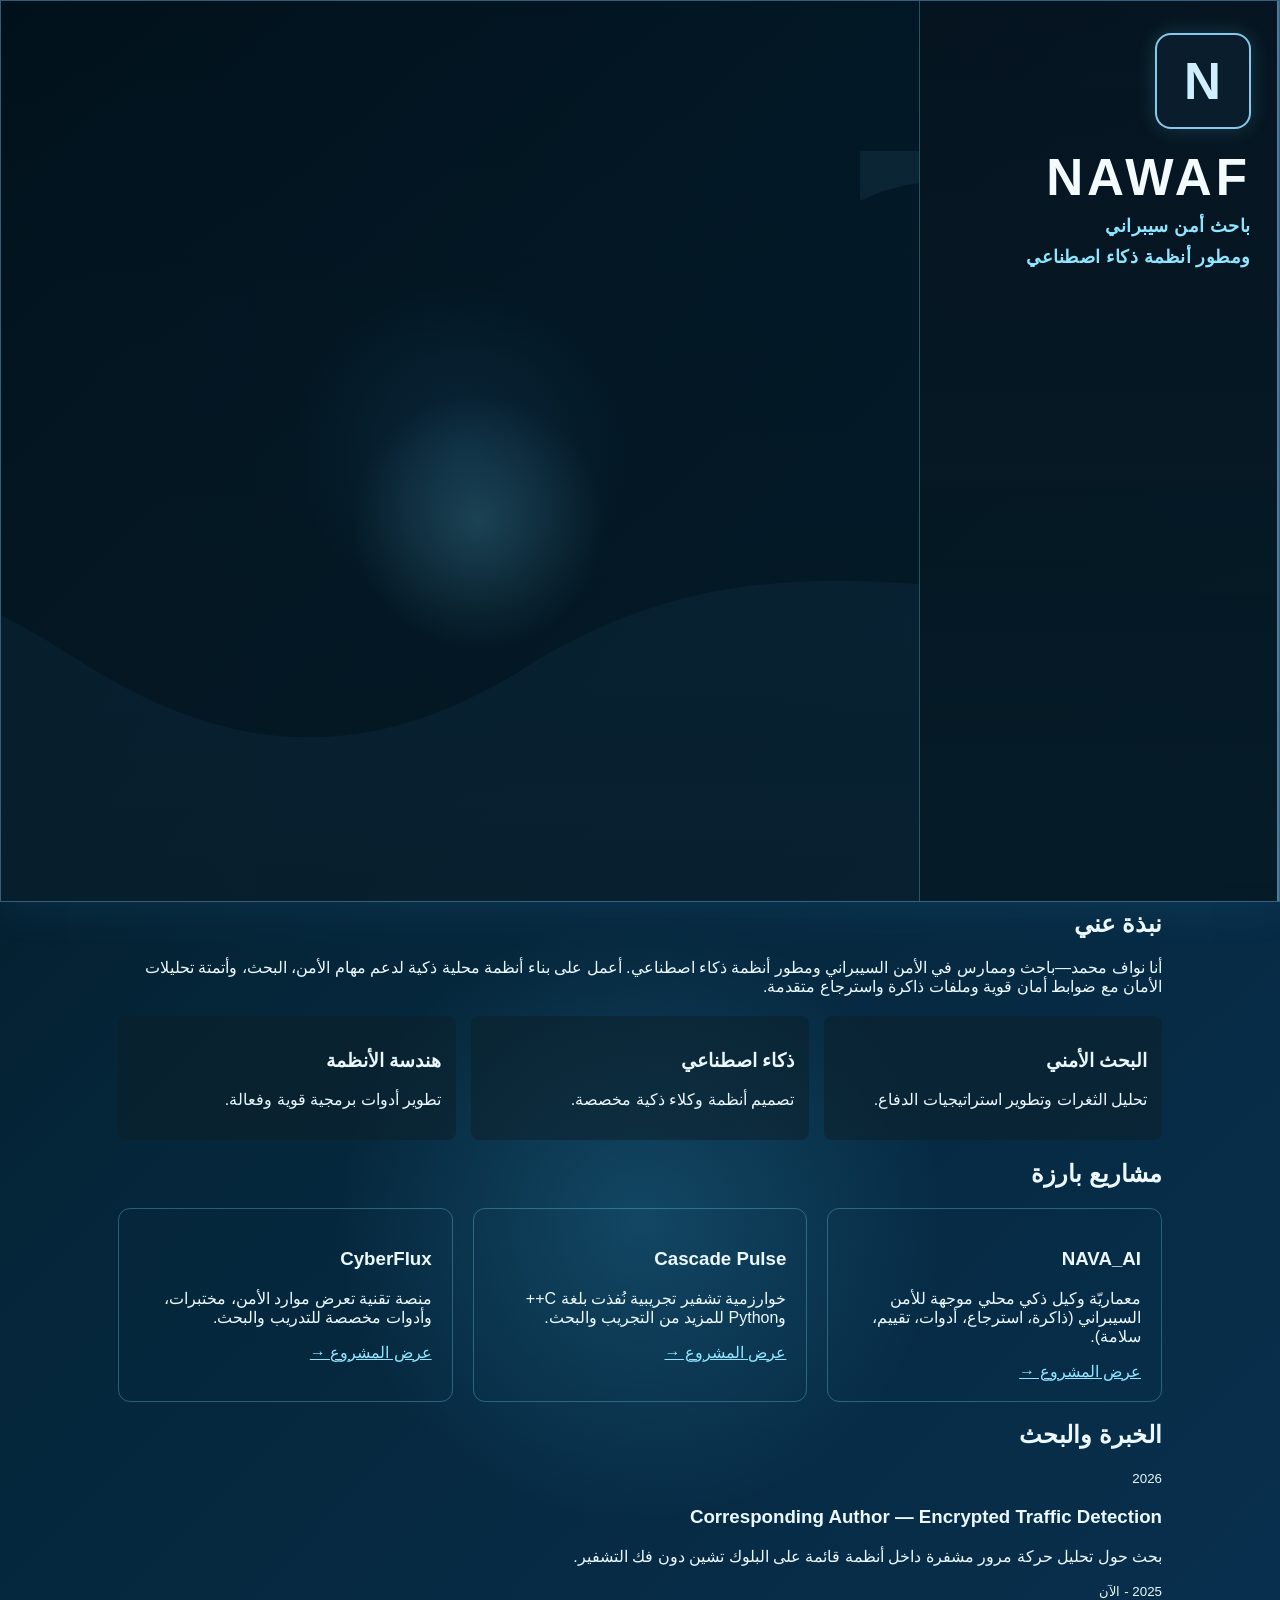
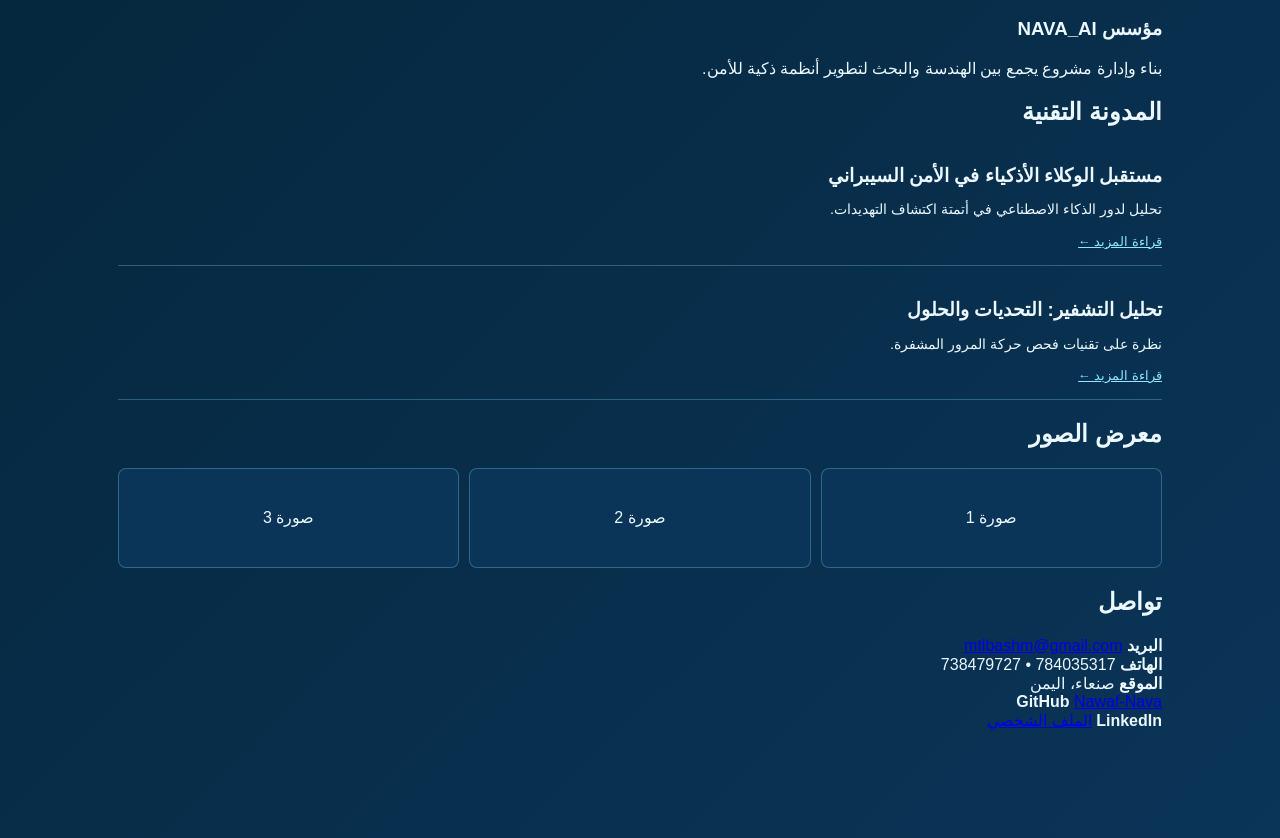
==== commit bace7839: "ا" ====
--- a/index.html
+++ b/index.html
@@ -4,140 +4,29 @@
     <meta charset="UTF-8" />
     <meta name="viewport" content="width=device-width, initial-scale=1.0" />
     <title>NAWAF | Cybersecurity Researcher</title>
-    <meta
-      name="description"
-      content="NAWAF — Cybersecurity Researcher & AI Developer. Security research, AI systems, systems engineering."
-    />
-    <link rel="stylesheet" href="styles.css" />
+    <link rel="stylesheet" href="assets/css/main.css" />
   </head>
   <body>
     <div class="page-shell">
       <aside class="info-panel">
         <div class="brand-mark">N</div>
         <h1>NAWAF</h1>
-        <h2>
-          باحث أمن سيبراني<br />
-          ومطور أنظمة ذكاء اصطناعي
-        </h2>
-
-        <ul class="meta">
-          <li>
-            <span class="icon">👤</span>
-            <div>
-              <small>الاسم</small>
-              <strong>نواف محمد</strong>
-            </div>
-          </li>
-          <li>
-            <span class="icon">🛡️</span>
-            <div>
-              <small>الدور</small>
-              <strong>Security Researcher<br />AI Developer</strong>
-            </div>
-          </li>
-          <li>
-            <span class="icon">⌨️</span>
-            <div>
-              <small>التركيز</small>
-              <strong>Cybersecurity • AI •<br />System Security</strong>
-            </div>
-          </li>
-          <li>
-            <span class="icon">📍</span>
-            <div>
-              <small>الموقع</small>
-              <strong>صنعاء، اليمن</strong>
-            </div>
-          </li>
-        </ul>
-
-        <p class="tagline">
-          Building safer<br />
-          digital worlds.
-        </p>
-
-        <div style="margin-top:18px;display:flex;gap:10px;flex-wrap:wrap;">
-          <a class="btn primary" href="resume.pdf" download>تحميل السيرة الذاتية</a>
-          <a class="btn secondary" href="index_en.html">English</a>
-        </div>
+        <h2>باحث أمن سيبراني<br />ومطور أنظمة ذكاء اصطناعي</h2>
       </aside>
-
-      <main class="hero" aria-label="عرض شخصي" role="img">
+      <main class="hero">
         <div class="hero-glow"></div>
-
-        <div class="words" aria-label="استعراض المهام">
-          <span>EXPLORE</span>
-          <span>ANALYZE</span>
-          <span>DEFEND</span>
-          <span>BUILD</span>
-        </div>
-
-        <div class="portrait-wrap">
-          <img src="assets/profile.svg" alt="صورة شخصية لنواف محمد" />
-        </div>
-
-        <div class="bottom-badge">
-          <span class="badge-icon">⌁</span>
-          <div>
-            <small>CYBER SECURITY</small>
-            <strong>MORE THAN A JOB<br />IT’S A MISSION</strong>
-          </div>
-        </div>
       </main>
     </div>
 
-    <!-- Additional sections below the hero for content/navigation -->
     <main class="container" style="padding:28px;max-width:1100px;margin: -40px auto 80px;">
-      <section id="about" class="card">
-        <h2>نبذة</h2>
-        <p class="text-lite">أنا نواف محمد—باحث وممارس في الأمن السيبراني ومطور أنظمة ذكاء اصطناعي. أعمل على بناء أنظمة محلية ذكية لدعم مهام الأمن، البحث، وأتمتة تحليلات الأمان مع ضوابط أمان قوية وملفات ذاكرة واسترجاع متقدمة.</p>
-      </section>
+      <div id="about-section"></div>
+      <div id="projects-section"></div>
+      <div id="experience-section"></div>
+      <div id="blog-section"></div>
+      <div id="gallery-section"></div>
+      <div id="contact-section"></div>
+    </main>
 
-      <section id="skills" class="card">
-        <h2>المهارات</h2>
-        <ul class="skill-list clean">
-          <li>Cybersecurity</li>
-          <li>Penetration Testing</li>
-          <li>Network Security</li>
-          <li>Linux Administration</li>
-          <li>Python</li>
-          <li>C++</li>
-          <li>JavaScript</li>
-          <li>Docker</li>
-          <li>FastAPI</li>
-          <li>PostgreSQL / MySQL / SQLite</li>
-          <li>AI Agent Systems</li>
-        </ul>
-      </section>
-
-      <section id="projects" class="card">
-        <h2>مشاريع بارزة</h2>
-        <div class="project-grid">
-          <article class="project"><h3>NAVA_AI</h3><p>معماريّة وكيل ذكي محلي موجهة للأمن السيبراني (ذاكرة، استرجاع، أدوات، تقييم، سلامة).</p></article>
-          <article class="project"><h3>Cascade Pulse</h3><p>خوارزمية تشفير تجريبية نُفذت بلغة C++ وPython للمزيد من التجريب والبحث.</p></article>
-          <article class="project"><h3>CyberFlux</h3><p>منصة تقنية تعرض موارد الأمن، مختبرات، وأدوات مخصصة للتدريب والبحث.</p></article>
-        </div>
-      </section>
-
-      <section id="experience" class="card">
-        <h2>الخبرة والبحث</h2>
-        <div class="timeline">
-          <div class="item"><small>2026</small><h3>Corresponding Author — Encrypted Traffic Detection</h3><p>بحث حول تحليل حركة مرور مشفرة داخل أنظمة قائمة على البلوك تشين دون فك التشفير.</p></div>
-          <div class="item"><small>2025 - الآن</small><h3>مؤسس NAVA_AI</h3><p>بناء وإدارة مشروع يجمع بين الهندسة والبحث لتطوير أنظمة ذكية للأمن.</p></div>
-        </div>
-      </section>
-
-      <section id="contact" class="card">
-        <h2>تواصل</h2>
-        <div class="contact-list">
-          <div class="contact-item"><strong>البريد</strong> <a href="mailto:mtlbashm@gmail.com">mtlbashm@gmail.com</a></div>
-          <div class="contact-item"><strong>الهاتف</strong> 784035317 • 738479727</div>
-          <div class="contact-item"><strong>الموقع</strong> صنعاء، اليمن</div>
-          <div class="contact-item"><strong>GitHub</strong> <a href="https://github.com/Nawaf-Nava" target="_blank" rel="noreferrer">Nawaf-Nava</a></div>
-          <div class="contact-item"><strong>LinkedIn</strong> <a href="https://www.linkedin.com" target="_blank" rel="noreferrer">الملف الشخصي</a></div>
-        </div>
-      </section>
-
-    </main>
+    <script src="assets/js/main.js"></script>
   </body>
 </html>
--- a/assets/css/main.css
+++ b/assets/css/main.css
@@ -0,0 +1,312 @@
+:root {
+  --bg-0: #02141d;
+  --bg-1: #05263a;
+  --bg-2: #0a3458;
+  --panel: rgba(6, 20, 30, 0.82);
+  --panel-soft: rgba(12, 30, 38, 0.72);
+  --line: rgba(122, 224, 255, 0.72);
+  --line-soft: rgba(122, 224, 255, 0.3);
+  --text: #ebf8ff;
+  --muted: #9ccfe5;
+  --cyan: #8ee7ff;
+  --cyan-2: #6ecaf7;
+  --cyan-3: #4ad9f2;
+  --shadow: rgba(62, 176, 255, 0.24);
+}
+
+* {
+  box-sizing: border-box;
+}
+
+html {
+  scroll-behavior: smooth;
+}
+
+body {
+  margin: 0;
+  min-height: 100vh;
+  background:
+    radial-gradient(circle at center, rgba(73, 204, 255, 0.18), transparent 22%),
+    linear-gradient(135deg, var(--bg-0), var(--bg-1) 35%, var(--bg-2));
+  font-family: "Segoe UI", Tahoma, Geneva, Verdana, sans-serif;
+  color: var(--text);
+}
+
+img {
+  max-width: 100%;
+  display: block;
+}
+
+.page-shell {
+  display: grid;
+  grid-template-columns: minmax(290px, 360px) minmax(0, 1fr);
+  min-height: 100vh;
+  overflow: hidden;
+  background: rgba(2, 14, 25, 0.45);
+  border: 1px solid rgba(128, 203, 255, 0.4);
+  box-shadow: 0 0 45px rgba(69, 168, 255, 0.12);
+}
+
+.info-panel {
+  position: relative;
+  z-index: 2;
+  background: linear-gradient(180deg, rgba(6, 19, 30, 0.78), rgba(5, 27, 38, 0.88));
+  border-left: 1px solid var(--line-soft);
+  border-right: 2px solid rgba(120, 214, 255, 0.55);
+  padding: 32px 26px 24px 18px;
+}
+
+.brand-mark {
+  width: 96px;
+  height: 96px;
+  display: grid;
+  place-items: center;
+  border: 2px solid rgba(149, 220, 255, 0.9);
+  color: #cfeeff;
+  border-radius: 16px;
+  font-size: 3.2rem;
+  font-weight: 800;
+  letter-spacing: 1px;
+  background: rgba(11, 31, 47, 0.85);
+  box-shadow: 0 0 20px rgba(120, 224, 255, 0.18);
+}
+
+.info-panel h1 {
+  margin: 26px 0 10px;
+  font-size: clamp(2.8rem, 4vw, 5.5rem);
+  line-height: 0.9;
+  letter-spacing: 4px;
+  font-weight: 800;
+  color: #f3fbff;
+}
+
+.info-panel h2 {
+  margin: 0;
+  font-size: clamp(1rem, 1.4vw, 1.55rem);
+  line-height: 1.7;
+  letter-spacing: 0.5px;
+  color: var(--cyan);
+  font-weight: 700;
+}
+
+.meta {
+  margin: 30px 0 20px;
+  list-style: none;
+  padding: 0;
+  display: grid;
+  gap: 18px;
+}
+
+.meta li {
+  display: flex;
+  align-items: flex-start;
+  gap: 12px;
+  color: var(--text);
+}
+
+.meta .icon {
+  width: 34px;
+  height: 34px;
+  display: grid;
+  place-items: center;
+  border-radius: 10px;
+  border: 1px solid rgba(123, 221, 255, 0.7);
+  background: rgba(18, 42, 58, 0.8);
+  box-shadow: 0 0 20px rgba(122, 224, 255, 0.12);
+  font-size: 1.1rem;
+}
+
+.meta small {
+  display: block;
+  color: var(--muted);
+  font-size: 0.72rem;
+  letter-spacing: 2px;
+  margin-bottom: 4px;
+  text-transform: uppercase;
+}
+
+.meta strong {
+  display: block;
+  font-size: 1.02rem;
+  line-height: 1.5;
+  font-weight: 700;
+}
+
+.tagline {
+  margin-top: 20px;
+  color: var(--cyan);
+  font-size: clamp(1.5rem, 2.2vw, 2.5rem);
+  line-height: 1.25;
+  font-style: italic;
+  font-weight: 600;
+  max-width: 250px;
+}
+
+.hero {
+  position: relative;
+  min-height: 100vh;
+  overflow: hidden;
+  display: flex;
+  align-items: stretch;
+  justify-content: center;
+  background:
+    linear-gradient(180deg, rgba(1, 18, 28, 0.12), rgba(6, 25, 38, 0.56)),
+    radial-gradient(circle at center, rgba(58, 175, 255, 0.18), transparent 26%);
+}
+
+.hero::before {
+  content: "";
+  position: absolute;
+  inset: 0;
+  background:
+    linear-gradient(180deg, rgba(4, 23, 35, 0.08), rgba(7, 21, 30, 0.38)),
+    url('data:image/svg+xml;utf8,<svg xmlns="http://www.w3.org/2000/svg" width="1600" height="900" viewBox="0 0 1600 900"><path d="M0 650C180 530 260 560 420 660C575 760 715 760 860 670C1010 575 1180 535 1600 650V900H0Z" fill="rgba(70,190,255,0.08)"/><path d="M1200 200C1300 150 1390 210 1460 260C1520 300 1550 390 1600 440V150H1200Z" fill="rgba(108,205,255,0.09)"/></svg>') center/cover no-repeat;
+  opacity: 0.9;
+}
+
+.hero-glow {
+  position: absolute;
+  inset: 0;
+  background: radial-gradient(circle at 52% 58%, rgba(116, 228, 255, 0.18), transparent 18%);
+}
+
+.words {
+  position: absolute;
+  top: 44px;
+  right: 36px;
+  display: grid;
+  gap: 8px;
+  z-index: 3;
+  text-align: right;
+  font-weight: 700;
+  letter-spacing: 2px;
+  color: rgba(169, 230, 255, 0.88);
+  font-size: 0.95rem;
+}
+
+.words span {
+  display: block;
+  text-shadow: 0 0 12px rgba(95, 210, 255, 0.18);
+}
+
+.portrait-wrap {
+  position: relative;
+  z-index: 3;
+  width: min(72vw, 760px);
+  display: flex;
+  align-items: flex-end;
+  justify-content: center;
+  padding-top: 28px;
+}
+
+.portrait-wrap img {
+  width: 100%;
+  max-width: 720px;
+  filter: drop-shadow(0 0 30px rgba(90, 196, 255, 0.18));
+}
+
+.bottom-badge {
+  position: absolute;
+  left: 30px;
+  bottom: 24px;
+  z-index: 4;
+  display: flex;
+  align-items: center;
+  gap: 16px;
+  padding: 16px 18px 14px 16px;
+  border: 1px solid rgba(123, 220, 255, 0.72);
+  background: rgba(6, 17, 27, 0.7);
+  box-shadow: 0 0 25px rgba(19, 138, 199, 0.22);
+}
+
+.badge-icon {
+  width: 52px;
+  height: 52px;
+  display: grid;
+  place-items: center;
+  border-radius: 12px;
+  font-size: 1.8rem;
+  color: var(--cyan);
+  border: 1px solid rgba(123, 220, 255, 0.72);
+  background: rgba(11, 27, 39, 0.8);
+}
+
+.bottom-badge small {
+  display: block;
+  font-size: 0.68rem;
+  letter-spacing: 3px;
+  color: var(--cyan);
+  margin-bottom: 4px;
+}
+
+.bottom-badge strong {
+  display: block;
+  color: #f2fbff;
+  font-size: 1.05rem;
+  line-height: 1.35;
+  font-weight: 700;
+}
+
+@media (max-width: 980px) {
+  .page-shell {
+    grid-template-columns: 1fr;
+  }
+
+  .info-panel {
+    border-right: none;
+    border-bottom: 2px solid rgba(120, 214, 255, 0.5);
+  }
+
+  .hero {
+    min-height: 74vh;
+  }
+
+  .words {
+    right: 22px;
+    top: 18px;
+  }
+}
+
+@media (max-width: 600px) {
+  .page-shell {
+    min-height: auto;
+  }
+
+  .info-panel {
+    padding: 24px 18px 18px;
+  }
+
+  .brand-mark {
+    width: 72px;
+    height: 72px;
+    font-size: 2.5rem;
+  }
+
+  .info-panel h1 {
+    font-size: 2.4rem;
+    letter-spacing: 3px;
+  }
+
+  .meta li {
+    gap: 10px;
+  }
+
+  .tagline {
+    font-size: 1.4rem;
+  }
+
+  .hero {
+    min-height: 62vh;
+  }
+
+  .portrait-wrap {
+    width: min(88vw, 540px);
+  }
+
+  .bottom-badge {
+    left: 16px;
+    right: 16px;
+    bottom: 16px;
+    justify-content: center;
+  }
+}
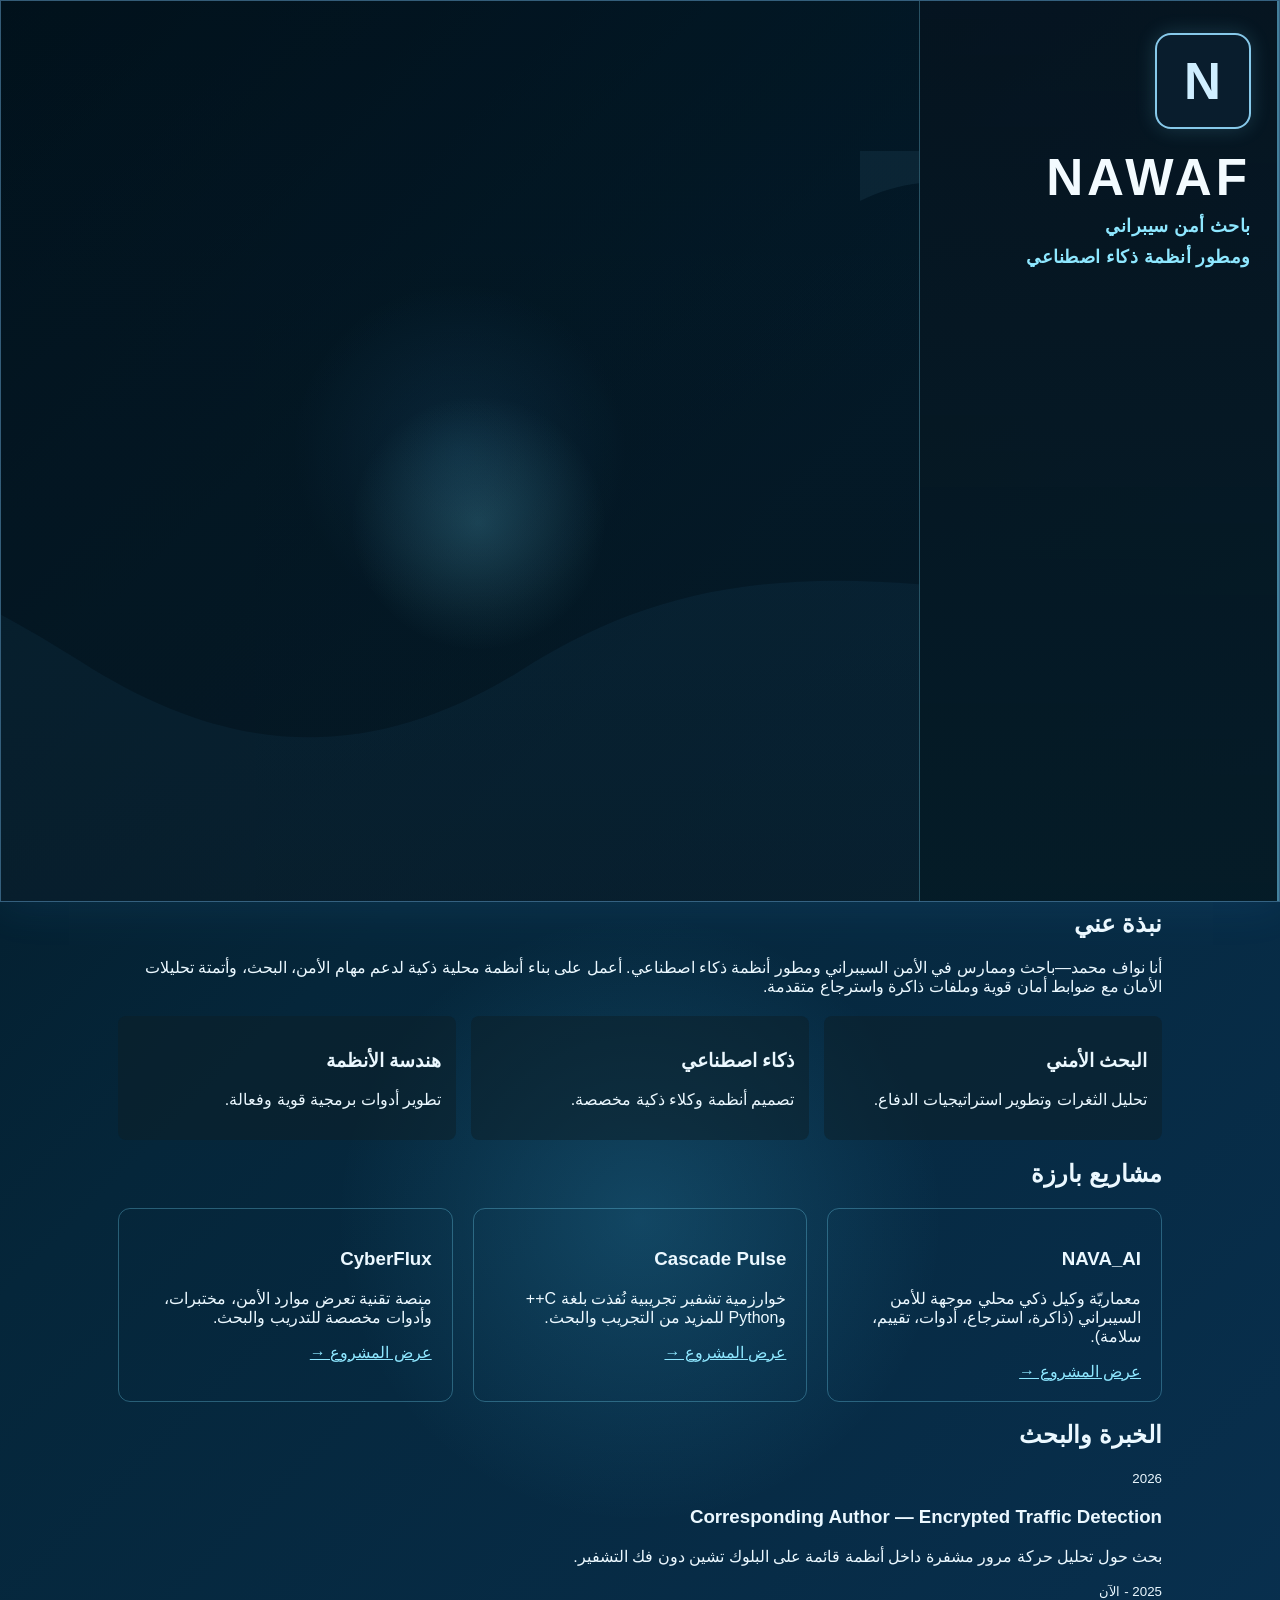
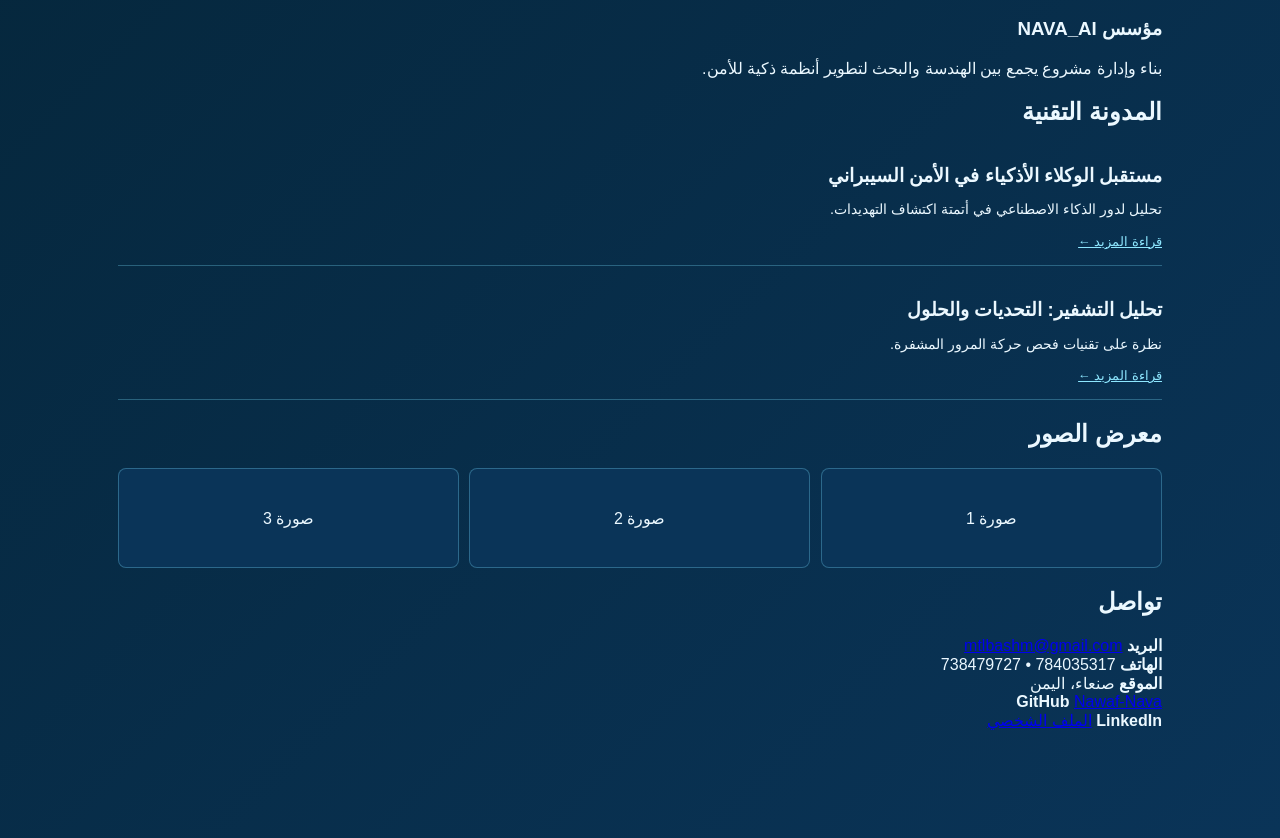
==== commit 9cf58db2: "ت" ====
--- a/index.html
+++ b/index.html
@@ -5,6 +5,8 @@
     <meta name="viewport" content="width=device-width, initial-scale=1.0" />
     <title>NAWAF | Cybersecurity Researcher</title>
     <link rel="stylesheet" href="assets/css/main.css" />
+    <!-- AOS Animation Library -->
+    <link href="https://unpkg.com/aos@2.3.1/dist/aos.css" rel="stylesheet">
   </head>
   <body>
     <div class="page-shell">
@@ -28,5 +30,13 @@
     </main>
 
     <script src="assets/js/main.js"></script>
+    <!-- AOS Animation Library -->
+    <script src="https://unpkg.com/aos@2.3.1/dist/aos.js"></script>
+    <script>
+      AOS.init({
+        duration: 800,
+        once: true
+      });
+    </script>
   </body>
 </html>
